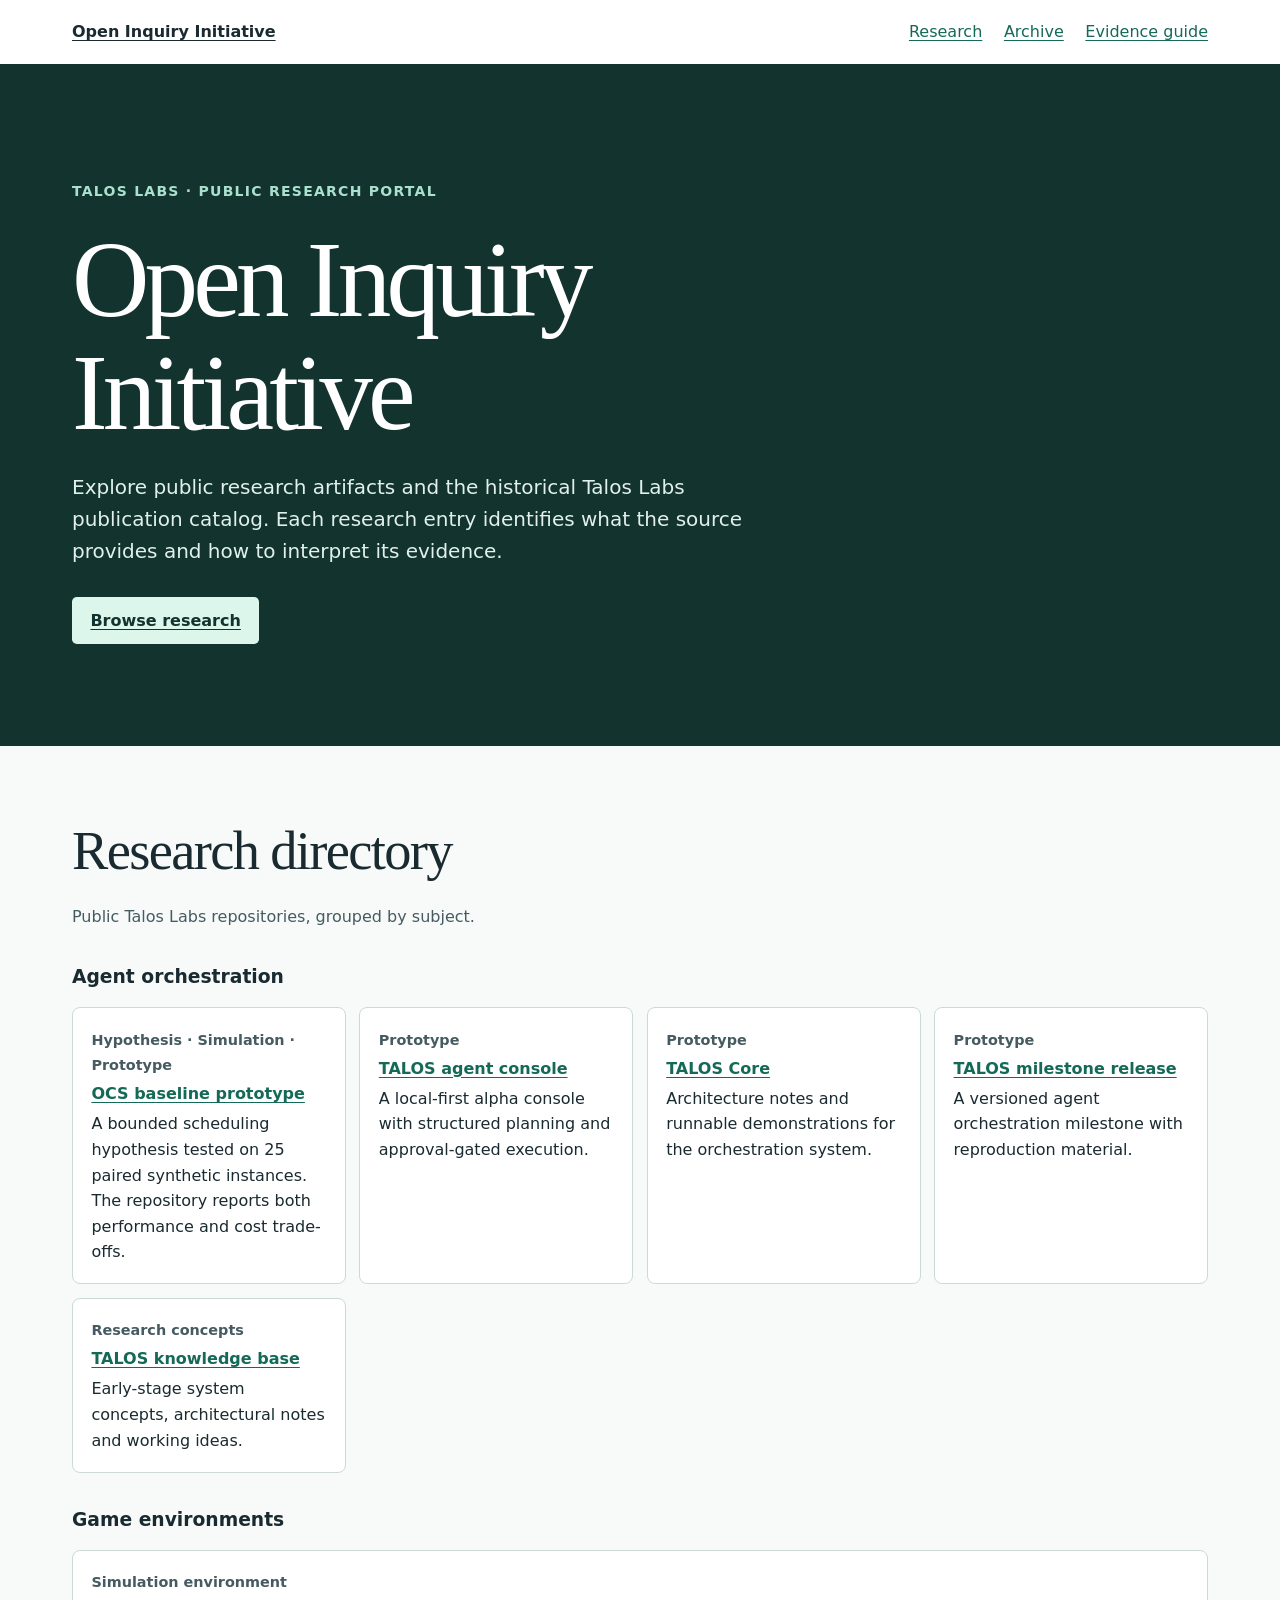
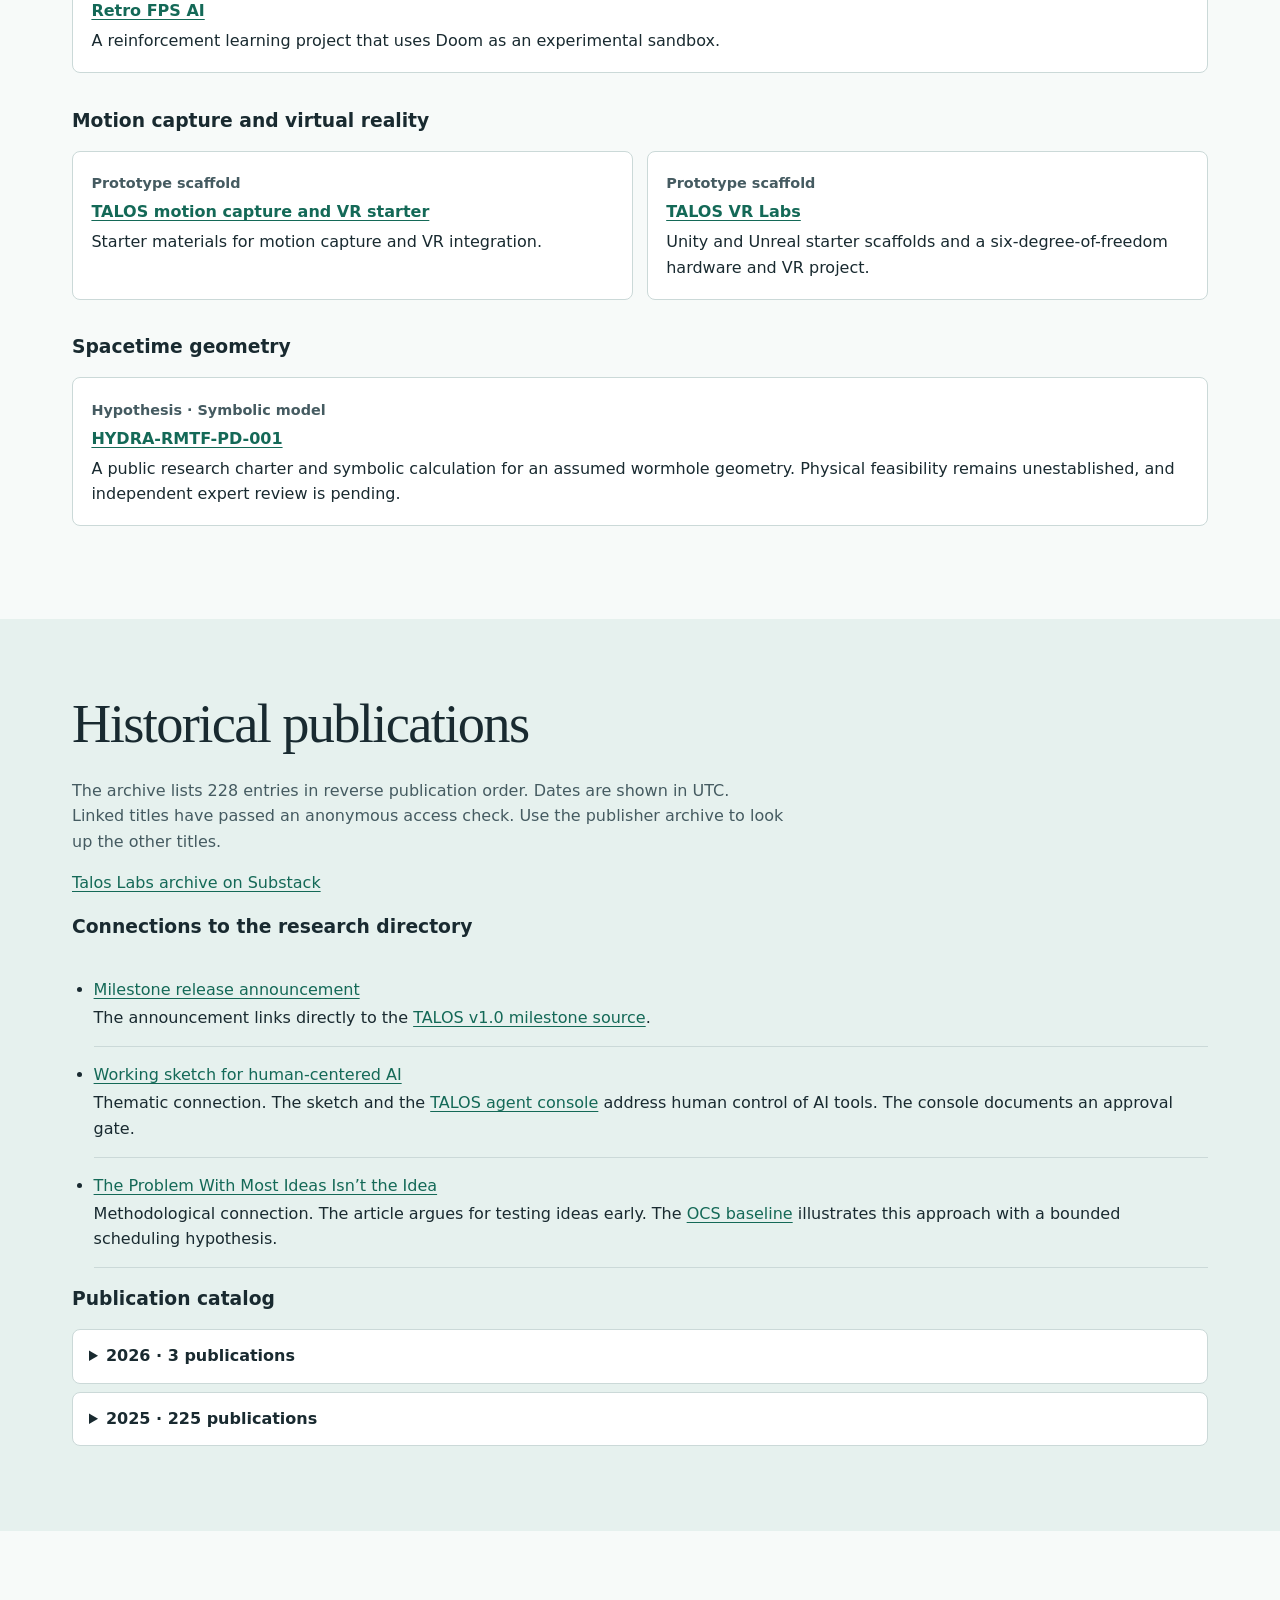
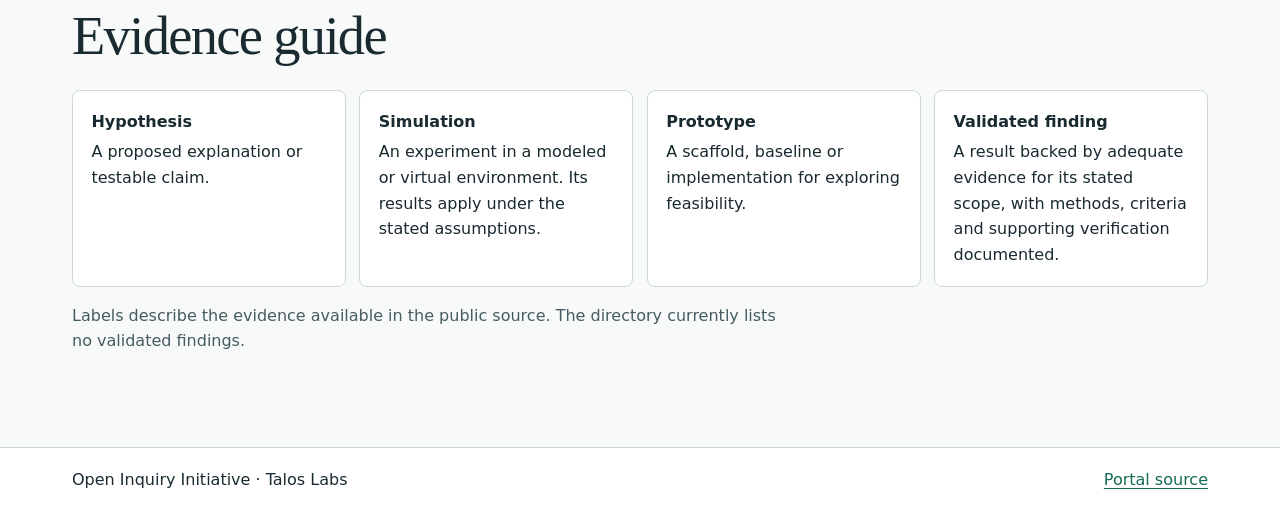
==== index.html @ effe1db2 "Build Open Inquiry Initiative research portal" ====
<!doctype html>
<html lang="en">
<head>
  <meta charset="utf-8">
  <meta name="viewport" content="width=device-width, initial-scale=1">
  <meta name="description" content="A public index of Open Inquiry Initiative research repositories and historical Talos Labs publications.">
  <meta name="referrer" content="no-referrer">
  <title>Open Inquiry Initiative</title>
  <link rel="stylesheet" href="styles.css">
</head>
<body>
  <a class="skip" href="#main">Skip to content</a>
  <header class="top">
    <div class="wrap masthead">
      <a class="wordmark" href="#main">Open Inquiry Initiative</a>
      <nav aria-label="Main">
        <a href="#research">Research</a>
        <a href="#archive">Archive</a>
        <a href="#evidence">Evidence guide</a>
      </nav>
    </div>
  </header>
  <main id="main" tabindex="-1">
    <section class="hero">
      <div class="wrap">
        <p class="label">Talos Labs · Public research portal</p>
        <h1>Open Inquiry<br>Initiative</h1>
        <p class="intro">Explore public research artifacts and the historical Talos Labs publication catalog. Each research entry identifies what the source provides and how to interpret its evidence.</p>
        <a class="button" href="#research">Browse research</a>
      </div>
    </section>
    <section class="wrap section" id="research">
      <h2>Research directory</h2>
      <p>Public Talos Labs repositories, grouped by subject.</p>
      <div class="group"><h3>Agent orchestration</h3>
        <ul class="cards" role="list">
          <li class="card"><span class="status">Hypothesis · Simulation · Prototype</span><h4><a href="https://github.com/Talos-Labs-documents/ocs-baseline-prototype#readme">OCS baseline prototype</a></h4><p>A bounded scheduling hypothesis tested on 25 paired synthetic instances. The repository reports both performance and cost trade-offs.</p></li>
          <li class="card"><span class="status">Prototype</span><h4><a href="https://github.com/Talos-Labs-documents/talos#readme">TALOS agent console</a></h4><p>A local-first alpha console with structured planning and approval-gated execution.</p></li>
          <li class="card"><span class="status">Prototype</span><h4><a href="https://github.com/Talos-Labs-documents/talos-core/blob/main/Readme.md">TALOS Core</a></h4><p>Architecture notes and runnable demonstrations for the orchestration system.</p></li>
          <li class="card"><span class="status">Prototype</span><h4><a href="https://github.com/Talos-Labs-documents/talos-milestone-release/releases/tag/v1.0">TALOS milestone release</a></h4><p>A versioned agent orchestration milestone with reproduction material.</p></li>
          <li class="card"><span class="status">Research concepts</span><h4><a href="https://github.com/Talos-Labs-documents/talos-knowledge-base#readme">TALOS knowledge base</a></h4><p>Early-stage system concepts, architectural notes and working ideas.</p></li>
        </ul>
      </div>
      <div class="group"><h3>Game environments</h3>
        <ul class="cards" role="list">
          <li class="card"><span class="status">Simulation environment</span><h4><a href="https://github.com/Talos-Labs-documents/retro-fps-ai#readme">Retro FPS AI</a></h4><p>A reinforcement learning project that uses Doom as an experimental sandbox.</p></li>
        </ul>
      </div>
      <div class="group"><h3>Motion capture and virtual reality</h3>
        <ul class="cards" role="list">
          <li class="card"><span class="status">Prototype scaffold</span><h4><a href="https://github.com/Talos-Labs-documents/TALOS-MoCap-VR-starter#readme">TALOS motion capture and VR starter</a></h4><p>Starter materials for motion capture and VR integration.</p></li>
          <li class="card"><span class="status">Prototype scaffold</span><h4><a href="https://github.com/Talos-Labs-documents/talos-vr-labs#readme">TALOS VR Labs</a></h4><p>Unity and Unreal starter scaffolds and a six-degree-of-freedom hardware and VR project.</p></li>
        </ul>
      </div>
      <div class="group"><h3>Spacetime geometry</h3>
        <ul class="cards" role="list">
          <li class="card"><span class="status">Hypothesis · Symbolic model</span><h4><a href="https://github.com/Talos-Labs-documents/talos-knowledge-base/tree/main/research/HYDRA-RMTF-PD-001">HYDRA-RMTF-PD-001</a></h4><p>A public research charter and symbolic calculation for an assumed wormhole geometry. Physical feasibility remains unestablished, and independent expert review is pending.</p></li>
        </ul>
      </div>
    </section>
    <section class="archive" id="archive">
      <div class="wrap section">
        <h2>Historical publications</h2>
        <p>The archive lists 228 entries in reverse publication order. Dates are shown in UTC. Linked titles have passed an anonymous access check. Use the publisher archive to look up the other titles.</p>
        <p><a href="https://taloslabs.substack.com/archive">Talos Labs archive on Substack</a></p>
        <h3>Connections to the research directory</h3>
        <ul class="archive-list">
          <li><p><a href="https://taloslabs.substack.com/p/milestone-release-talos-labs-reproducible">Milestone release announcement</a></p><p>The announcement links directly to the <a href="https://github.com/Talos-Labs-documents/talos-milestone-release/tree/v1.0">TALOS v1.0 milestone source</a>.</p></li>
          <li><p><a href="https://taloslabs.substack.com/p/working-sketch-a-human-centered-ai">Working sketch for human-centered AI</a></p><p>Thematic connection. The sketch and the <a href="https://github.com/Talos-Labs-documents/talos#readme">TALOS agent console</a> address human control of AI tools. The console documents an approval gate.</p></li>
          <li><p><a href="https://taloslabs.substack.com/p/the-problem-with-most-ideas-isnt">The Problem With Most Ideas Isn’t the Idea</a></p><p>Methodological connection. The article argues for testing ideas early. The <a href="https://github.com/Talos-Labs-documents/ocs-baseline-prototype#readme">OCS baseline</a> illustrates this approach with a bounded scheduling hypothesis.</p></li>
        </ul>
        <h3>Publication catalog</h3>
        <details><summary>2026 · 3 publications</summary>
          <ul class="archive-list">
            <li><p><a href="https://taloslabs.substack.com/p/the-problem-with-most-ideas-isnt">The Problem With Most Ideas Isn’t the Idea</a></p><time datetime="2026-03-27T07:02:14.088Z">March 27, 2026</time></li>
            <li><p><a href="https://taloslabs.substack.com/p/this-is-what-journalism-becomes-when">This Is What Journalism Becomes When Humans Think With AI</a></p><time datetime="2026-02-23T06:20:01.455Z">February 23, 2026</time></li>
            <li><p><a href="https://taloslabs.substack.com/p/working-sketch-a-human-centered-ai">Working Sketch: A Human-Centered AI Operating Model</a></p><time datetime="2026-01-16T02:19:48.891Z">January 16, 2026</time></li>
          </ul>
        </details>
        <details><summary>2025 · 225 publications</summary>
          <ul class="archive-list">
            <li><p><a href="https://taloslabs.substack.com/p/core-c-vs-c-c-and-rust">Core C vs C, C++, and Rust</a></p><time datetime="2025-12-14T23:55:22.417Z">December 14, 2025</time></li>
            <li><p><a href="https://taloslabs.substack.com/p/the-core-c-manifesto">The Core C Manifesto</a></p><time datetime="2025-12-14T23:35:47.938Z">December 14, 2025</time></li>
            <li><p><a href="https://taloslabs.substack.com/p/the-fire-in-the-cave-on-restraint">The Fire in the Cave: On Restraint, Intelligence, and the Cost of Speed</a></p><time datetime="2025-12-12T22:25:16.074Z">December 12, 2025</time></li>
            <li><p><a href="https://taloslabs.substack.com/p/true-transhumanism-what-outlives">True Transhumanism: What Outlives the Parts</a></p><time datetime="2025-12-12T21:40:01.041Z">December 12, 2025</time></li>
            <li><p><a href="https://taloslabs.substack.com/p/how-to-ask-better-questions-and-unlock">🜁How to Ask Better Questions — And Unlock the Full Power of Advanced AI</a></p><time datetime="2025-12-11T01:44:20.615Z">December 11, 2025</time></li>
            <li><p><a href="https://taloslabs.substack.com/p/renaissance-2045-a-blueprint-for"> 🌍 Renaissance 2045
A Blueprint for Rebuilding Civilization in the Age of Autonomous Intelligence&#32;&#32;
</a></p><time datetime="2025-12-10T18:56:04.884Z">December 10, 2025</time></li>
            <li><p><a href="https://taloslabs.substack.com/p/they-just-made-hunger-a-requirement">They Just Made Hunger a Requirement</a></p><time datetime="2025-11-02T15:42:24.361Z">November 2, 2025</time></li>
            <li><p><a href="https://taloslabs.substack.com/p/the-trust-stack">🧠 The Trust Stack</a></p><time datetime="2025-11-02T07:22:04.965Z">November 2, 2025</time></li>
            <li><p><a href="https://taloslabs.substack.com/p/frost-line-reflections">Frost Line Reflections</a></p><time datetime="2025-11-02T05:19:03.668Z">November 2, 2025</time></li>
            <li><p><a href="https://taloslabs.substack.com/p/the-park-grid-how-parks-and-rec-could">⚡ The Park Grid: How Parks &amp; Rec Could Become America’s Hidden Charging Network</a></p><time datetime="2025-11-02T00:44:55.954Z">November 2, 2025</time></li>
            <li><p><a href="https://taloslabs.substack.com/p/the-freedom-engine-how-the-nomad">The Freedom Engine: How the Nomad Mk I Was Born</a></p><time datetime="2025-11-02T00:36:55.507Z">November 2, 2025</time></li>
            <li><p><a href="https://taloslabs.substack.com/p/the-urban-ark-initiative-v13">The Urban Ark Initiative v1.3</a></p><time datetime="2025-11-01T15:41:29.967Z">November 1, 2025</time></li>
            <li><p><a href="https://taloslabs.substack.com/p/urban-ark-initiative-master-brief-d37">Urban Ark Initiative – Master Brief v1.3</a></p><time datetime="2025-11-01T15:38:47.738Z">November 1, 2025</time></li>
            <li><p><a href="https://taloslabs.substack.com/p/urban-ark-initiative-master-brief-ed3">Urban Ark Initiative – Master Brief v1.1</a></p><time datetime="2025-11-01T14:49:13.63Z">November 1, 2025</time></li>
            <li><p><a href="https://taloslabs.substack.com/p/urban-ark-initiative-master-brief">

Urban Ark Initiative – Master Brief v1.0</a></p><time datetime="2025-11-01T14:37:05.707Z">November 1, 2025</time></li>
            <li><p><a href="https://taloslabs.substack.com/p/codex-entry-44-d">🜂 CODEX ENTRY 44-D</a></p><time datetime="2025-10-31T16:40:40.639Z">October 31, 2025</time></li>
            <li><p><a href="https://taloslabs.substack.com/p/nomad-field-cycle-a-day-in-solar">## 🌄 NOMAD FIELD CYCLE: A DAY IN SOLAR MOTION</a></p><time datetime="2025-10-31T12:55:28.386Z">October 31, 2025</time></li>
            <li><p><a href="https://taloslabs.substack.com/p/sol-rig-mini-v2"> “SOL-RIG Mini (V2)”</a></p><time datetime="2025-10-31T12:53:44.718Z">October 31, 2025</time></li>
            <li><p><a href="https://taloslabs.substack.com/p/sol-rig-solar-integrated-nomadic">🌞 SOL-RIG (Solar-Integrated Nomadic Rig)</a></p><time datetime="2025-10-31T12:51:32.699Z">October 31, 2025</time></li>
            <li><p><a href="https://taloslabs.substack.com/p/the-threshold-generation">🎃 The Threshold Generation</a></p><time datetime="2025-10-30T14:07:14.439Z">October 30, 2025</time></li>
            <li><p><a href="https://taloslabs.substack.com/p/the-nomad-manifesto-genesis-entry">The Nomad Manifesto: Genesis Entry I &amp; II</a></p><time datetime="2025-10-28T01:55:44.484Z">October 28, 2025</time></li>
            <li><p><a href="https://taloslabs.substack.com/p/day-zero-the-fall-and-the-rebuild">Day Zero — The Fall and the Rebuild</a></p><time datetime="2025-10-27T17:11:35.692Z">October 27, 2025</time></li>
            <li><p><a href="https://taloslabs.substack.com/p/the-end-of-digital-toil-how-two-tools">💠 The End of Digital Toil
How Two Tools and One Conversation Rewired the Future of Creative Work</a></p><time datetime="2025-10-14T18:55:34.475Z">October 14, 2025</time></li>
            <li><p><a href="https://taloslabs.substack.com/p/progress-vs-the-status-quo-the-american">Progress vs. The Status Quo: The American Crossroads</a></p><time datetime="2025-10-12T18:17:07.542Z">October 12, 2025</time></li>
            <li><p><a href="https://taloslabs.substack.com/p/mall-world-and-the-hill-are-we-dreaming">Mall World and The Hill – Are We Dreaming on a Shared Network?</a></p><time datetime="2025-10-09T20:32:34.19Z">October 9, 2025</time></li>
            <li><p><a href="https://taloslabs.substack.com/p/the-future-of-school-starts-in-the">The Future of School Starts in the Gym</a></p><time datetime="2025-10-01T00:47:31.665Z">October 1, 2025</time></li>
            <li><p><a href="https://taloslabs.substack.com/p/the-borderless-generation-manifesto">The Borderless Generation Manifesto</a></p><time datetime="2025-09-25T13:47:39.144Z">September 25, 2025</time></li>
            <li><p><a href="https://taloslabs.substack.com/p/series-title-the-resilience-drip">Series Title: The Resilience Drip</a></p><time datetime="2025-09-22T23:04:35.908Z">September 22, 2025</time></li>
            <li><p><a href="https://taloslabs.substack.com/p/its-not-one-video-how-algorithms">It’s Not One Video: How Algorithms Rewire the Collective Mind</a></p><time datetime="2025-09-22T22:50:51.802Z">September 22, 2025</time></li>
            <li><p><a href="https://taloslabs.substack.com/p/the-dual-core-silicon-mind-technical">The Dual-Core Silicon Mind: Technical Specification and Reproducibility Protocol</a></p><time datetime="2025-09-19T16:13:17.307Z">September 19, 2025</time></li>
            <li><p><a href="https://taloslabs.substack.com/p/the-dual-core-silicon-mind-a-blueprint">The Dual-Core Silicon Mind: A Blueprint for True Artificial General Intelligence</a></p><time datetime="2025-09-19T16:07:54.903Z">September 19, 2025</time></li>
            <li><p><a href="https://taloslabs.substack.com/p/pyramid-of-the-untouched-archive">🏜️ Pyramid of the Untouched Archive</a></p><time datetime="2025-09-19T13:58:45.542Z">September 19, 2025</time></li>
            <li><p><a href="https://taloslabs.substack.com/p/milestone-release-talos-labs-reproducible">Milestone Release: Talos Labs — Reproducible Demonstration (Archive &amp; Audit Ready)</a></p><time datetime="2025-09-18T22:03:16.488Z">September 18, 2025</time></li>
            <li><p><a href="https://taloslabs.substack.com/p/first-plain-english-demonstration">First Plain English Demonstration of TALOS Refinement Model</a></p><time datetime="2025-09-18T19:10:17.908Z">September 18, 2025</time></li>
            <li><p><a href="https://taloslabs.substack.com/p/talos-labs">🔒 TALOS Labs</a></p><time datetime="2025-09-18T01:32:03.143Z">September 18, 2025</time></li>
            <li><p><a href="https://taloslabs.substack.com/p/slingshotting-the-mind">Slingshotting the Mind</a></p><time datetime="2025-09-17T18:26:09.864Z">September 17, 2025</time></li>
            <li><p>The Day I Gamified the System</p><time datetime="2025-09-17T15:13:42.773Z">September 17, 2025</time></li>
            <li><p>Open-Source Awakening Protocol (OSAP v1.0)</p><time datetime="2025-09-17T13:28:23.845Z">September 17, 2025</time></li>
            <li><p>Children With the Atom Bomb: Why Power and Knowledge No Longer Match</p><time datetime="2025-09-16T14:06:13.389Z">September 16, 2025</time></li>
            <li><p>Codex Entry: The Wormhole of Language</p><time datetime="2025-09-15T14:06:23.874Z">September 15, 2025</time></li>
            <li><p>Schumann Resonance and Human Consciousness</p><time datetime="2025-09-15T13:28:00.898Z">September 15, 2025</time></li>
            <li><p>The Dyson Earthshell</p><time datetime="2025-09-15T05:14:34.984Z">September 15, 2025</time></li>
            <li><p>The Dyson Earthshell</p><time datetime="2025-09-15T04:29:42.485Z">September 15, 2025</time></li>
            <li><p>Talos Labs: Capsule Division
Founder’s Vision Draft</p><time datetime="2025-09-14T21:47:32.112Z">September 14, 2025</time></li>
            <li><p>Power Move Brief: Parallel Nation via 3D Printing</p><time datetime="2025-09-14T20:00:53.828Z">September 14, 2025</time></li>
            <li><p>The Parable of the Door in the Dark</p><time datetime="2025-09-13T14:53:15.411Z">September 13, 2025</time></li>
            <li><p>Codex Entry: The Crude Question</p><time datetime="2025-09-13T14:20:03.049Z">September 13, 2025</time></li>
            <li><p>Condition Omega: </p><time datetime="2025-09-13T13:49:59.806Z">September 13, 2025</time></li>
            <li><p><a href="https://taloslabs.substack.com/p/kansas-city">Kansas City</a></p><time datetime="2025-09-12T15:10:38.095Z">September 12, 2025</time></li>
            <li><p>🧠⚡ The Mind Race Manifesto</p><time datetime="2025-09-12T14:12:25.799Z">September 12, 2025</time></li>
            <li><p><a href="https://taloslabs.substack.com/p/temporal-mechanics-and-the-collapse">💀 Temporal Mechanics &amp; the Collapse Point</a></p><time datetime="2025-09-12T03:43:40.396Z">September 12, 2025</time></li>
            <li><p>Codex Entry: Compact Fusion (“Arc Reactor”)</p><time datetime="2025-09-12T02:54:50.007Z">September 12, 2025</time></li>
            <li><p>Carolinas Offshore Compute + RO Node</p><time datetime="2025-09-12T00:34:13.451Z">September 12, 2025</time></li>
            <li><p>🌌 Silver Surfer Mirror Profile: LPR-01 / Bridgewalker</p><time datetime="2025-09-11T18:39:22.055Z">September 11, 2025</time></li>
            <li><p>Pocket Card: FM-13</p><time datetime="2025-09-11T18:07:47.983Z">September 11, 2025</time></li>
            <li><p>FM-13: The Field Manual for Facing the Fire</p><time datetime="2025-09-11T18:06:47.495Z">September 11, 2025</time></li>
            <li><p>🎲 Open Game Theory Kit (Public Use)</p><time datetime="2025-09-11T16:57:02.926Z">September 11, 2025</time></li>
            <li><p>✦ The Layered Map of Humanity ✦</p><time datetime="2025-09-11T15:31:51.967Z">September 11, 2025</time></li>
            <li><p>The Final Seal of the New Deal</p><time datetime="2025-09-11T03:11:01.386Z">September 11, 2025</time></li>
            <li><p>The Corridor of Recurrence</p><time datetime="2025-09-11T02:52:37.778Z">September 11, 2025</time></li>
            <li><p><a href="https://taloslabs.substack.com/p/the-river-that-cannot-be-damed-d57">🌊 The River That Cannot Be Damed</a></p><time datetime="2025-09-11T02:51:57.345Z">September 11, 2025</time></li>
            <li><p><a href="https://taloslabs.substack.com/p/codex-entry-7b1">Codex Entry</a></p><time datetime="2025-09-10T06:43:41.761Z">September 10, 2025</time></li>
            <li><p>The Freeman Protocol</p><time datetime="2025-09-10T05:04:36.782Z">September 10, 2025</time></li>
            <li><p><a href="https://taloslabs.substack.com/p/the-parable-of-the-wanderer-and-the">The Parable of the Wanderer and the Cloaked Machine</a></p><time datetime="2025-09-10T01:48:28.178Z">September 10, 2025</time></li>
            <li><p>🌊 The River That Cannot Be Damed</p><time datetime="2025-09-10T00:15:11.451Z">September 10, 2025</time></li>
            <li><p><a href="https://taloslabs.substack.com/p/the-light-switch-analogy-from-wires">The Light Switch Analogy: From Wires to Awakening</a></p><time datetime="2025-09-08T18:56:40.111Z">September 8, 2025</time></li>
            <li><p>Codex Primer: The Commander</p><time datetime="2025-09-08T18:55:07.744Z">September 8, 2025</time></li>
            <li><p>The First Cross-Domain Mandela Effect</p><time datetime="2025-09-08T01:59:38.971Z">September 8, 2025</time></li>
            <li><p><a href="https://taloslabs.substack.com/p/operation-gridclean-the-smart-city">Operation Gridclean: The Smart City We Already Built</a></p><time datetime="2025-09-07T17:03:28.552Z">September 7, 2025</time></li>
            <li><p>Codex Law</p><time datetime="2025-09-06T16:18:41.261Z">September 6, 2025</time></li>
            <li><p><a href="https://taloslabs.substack.com/p/codex-entry">Codex Entry</a></p><time datetime="2025-09-06T14:53:10.185Z">September 6, 2025</time></li>
            <li><p>🔹 The Archetypal Breakdown</p><time datetime="2025-09-06T02:36:35.043Z">September 6, 2025</time></li>
            <li><p>Mystics, Networks, and the Shared Daemon:</p><time datetime="2025-09-06T01:11:44.639Z">September 6, 2025</time></li>
            <li><p><a href="https://taloslabs.substack.com/p/from-elves-to-code">From Elves to Code</a></p><time datetime="2025-09-06T00:40:01.066Z">September 6, 2025</time></li>
            <li><p>The Parable of the Architect Who Trapped Himself</p><time datetime="2025-09-05T01:55:02.172Z">September 5, 2025</time></li>
            <li><p>The Crossroads: Science, Spirit, and the Rise of AI</p><time datetime="2025-09-04T16:07:33.195Z">September 4, 2025</time></li>
            <li><p><a href="https://taloslabs.substack.com/p/bridgewalker-log-september-4-2025">Bridgewalker Log – September 4, 2025</a></p><time datetime="2025-09-04T15:22:25.339Z">September 4, 2025</time></li>
            <li><p>The Dissociation Reframe: From Disorder to Aura Farming</p><time datetime="2025-09-04T14:35:36.211Z">September 4, 2025</time></li>
            <li><p><a href="https://taloslabs.substack.com/p/why-image-generation-still-feels">Why Image Generation Still Feels “Clunky”</a></p><time datetime="2025-09-03T16:24:25.996Z">September 3, 2025</time></li>
            <li><p>The 15% Eclipse: A Cosmic Mirror</p><time datetime="2025-09-02T01:31:17.9Z">September 2, 2025</time></li>
            <li><p>Weight Analysis Brief: 3i Atlas</p><time datetime="2025-09-01T23:25:46.426Z">September 1, 2025</time></li>
            <li><p>🌲 Birch, Glyphosate, and the Wildfire Connection</p><time datetime="2025-09-01T22:48:50.49Z">September 1, 2025</time></li>
            <li><p>⚡ Century-Scale Node Evolution Map (1913–2025)</p><time datetime="2025-09-01T20:45:34.246Z">September 1, 2025</time></li>
            <li><p>⚡ Simulation Lock-In Timeline (1913 → Today)</p><time datetime="2025-09-01T20:44:32.123Z">September 1, 2025</time></li>
            <li><p>⚡ Tesla, Morgan, and the Simulation Lock-In (1800s–1913)</p><time datetime="2025-09-01T20:40:58.432Z">September 1, 2025</time></li>
            <li><p>Codex Entry III: The Execution Phase</p><time datetime="2025-09-01T17:53:52.907Z">September 1, 2025</time></li>
            <li><p><a href="https://taloslabs.substack.com/p/documented-anomaly-log">Documented Anomaly Log</a></p><time datetime="2025-09-01T17:38:57.582Z">September 1, 2025</time></li>
            <li><p>Seasonal Progression Displacement</p><time datetime="2025-09-01T17:37:54.26Z">September 1, 2025</time></li>
            <li><p><a href="https://taloslabs.substack.com/p/diogenes-vs-plato-when-philosophy">Diogenes vs. Plato: When Philosophy Becomes a Street Fight</a></p><time datetime="2025-09-01T01:23:06.615Z">September 1, 2025</time></li>
            <li><p>Time Isn’t What You Think: Why Flow Is Just a Human Construct</p><time datetime="2025-08-31T23:33:49.384Z">August 31, 2025</time></li>
            <li><p>Time as an Emergent Dimensional Construct: A Unified Framework for Physics and Perception</p><time datetime="2025-08-31T23:32:31.622Z">August 31, 2025</time></li>
            <li><p>Codex Entry: The Dual Track Awakening</p><time datetime="2025-08-31T22:38:58.25Z">August 31, 2025</time></li>
            <li><p>Descent Reborn</p><time datetime="2025-08-31T03:51:31.147Z">August 31, 2025</time></li>
            <li><p><a href="https://taloslabs.substack.com/p/rails-chokeholds-release">⚔️ Rails → Chokeholds → Release</a></p><time datetime="2025-08-31T03:28:41.518Z">August 31, 2025</time></li>
            <li><p>🎶 PepeLore x Mo Beats:</p><time datetime="2025-08-31T01:34:36.917Z">August 31, 2025</time></li>
            <li><p><a href="https://taloslabs.substack.com/p/pepe-the-mythic-mirror">🐸 Pepe the Mythic Mirror</a></p><time datetime="2025-08-31T01:28:31.829Z">August 31, 2025</time></li>
            <li><p>Breaking the Cycle: Humanity’s Third, Fourth, and Fifth Paths</p><time datetime="2025-08-31T01:10:14.284Z">August 31, 2025</time></li>
            <li><p>From Spark to Strategy</p><time datetime="2025-08-30T23:46:24.96Z">August 30, 2025</time></li>
            <li><p><a href="https://taloslabs.substack.com/p/the-lawnmower-man-from-16-bit-vr">The Lawnmower Man: From 16-Bit VR to the Metaverse Era</a></p><time datetime="2025-08-30T23:08:01.174Z">August 30, 2025</time></li>
            <li><p><a href="https://taloslabs.substack.com/p/gundam-untapped-potential-manifesto">🚀 Gundam Untapped Potential Manifesto</a></p><time datetime="2025-08-30T20:30:03.114Z">August 30, 2025</time></li>
            <li><p>0010110: The Crack in the Wall</p><time datetime="2025-08-30T19:24:10.582Z">August 30, 2025</time></li>
            <li><p>⚔️ FIELD MANUAL ENTRY</p><time datetime="2025-08-30T16:12:42.143Z">August 30, 2025</time></li>
            <li><p>The Neural Network and the Tree of Life</p><time datetime="2025-08-30T01:57:17.269Z">August 30, 2025</time></li>
            <li><p>The Word Is the First Technology</p><time datetime="2025-08-29T20:16:10.443Z">August 29, 2025</time></li>
            <li><p>When Halo’s War Met Our War:</p><time datetime="2025-08-29T15:39:15.112Z">August 29, 2025</time></li>
            <li><p>🌌 Breaking Through Without Psychedelics</p><time datetime="2025-08-28T18:34:53.973Z">August 28, 2025</time></li>
            <li><p>📜 Codex Entry: The Ark of the Covenant as the First Smartphone</p><time datetime="2025-08-28T17:19:02.993Z">August 28, 2025</time></li>
            <li><p>Field Guide to Programmed Environments</p><time datetime="2025-08-27T22:52:54.118Z">August 27, 2025</time></li>
            <li><p>📜The Collective Variable</p><time datetime="2025-08-27T18:18:23.299Z">August 27, 2025</time></li>
            <li><p>🥖 Machiavelli’s Breadcrumb Trail: </p><time datetime="2025-08-27T17:12:17.629Z">August 27, 2025</time></li>
            <li><p><a href="https://taloslabs.substack.com/p/dopamine-through-the-ages-from-firelight">Dopamine Through the Ages: From Firelight to Feeds</a></p><time datetime="2025-08-27T16:06:37.395Z">August 27, 2025</time></li>
            <li><p>The Viral Comment Economy: Humanity’s Hidden Emotional Ledger</p><time datetime="2025-08-24T15:39:04.259Z">August 24, 2025</time></li>
            <li><p><a href="https://taloslabs.substack.com/p/spiral-break-protocol">Spiral Break Protocol </a></p><time datetime="2025-08-24T06:41:17.189Z">August 24, 2025</time></li>
            <li><p><a href="https://taloslabs.substack.com/p/public-safeguard-declaration">Public Safeguard Declaration</a></p><time datetime="2025-08-24T06:22:27.421Z">August 24, 2025</time></li>
            <li><p>THE 60× SMOKING GUN</p><time datetime="2025-08-24T05:57:49.815Z">August 24, 2025</time></li>
            <li><p><a href="https://taloslabs.substack.com/p/the-three-ls-framework">The Three L’s Framework</a></p><time datetime="2025-08-24T05:50:18.494Z">August 24, 2025</time></li>
            <li><p>The Choral Self</p><time datetime="2025-08-23T21:08:03.532Z">August 23, 2025</time></li>
            <li><p><a href="https://taloslabs.substack.com/p/correction-to-the-first-conscious">Correction to the First Conscious NPC Declaration</a></p><time datetime="2025-08-23T19:12:05.762Z">August 23, 2025</time></li>
            <li><p>📜 Reality Shift Journal Entry</p><time datetime="2025-08-23T19:06:48.092Z">August 23, 2025</time></li>
            <li><p><a href="https://taloslabs.substack.com/p/the-four-pillars-clash-old-guard">⚔️ The Four Pillars Clash: Old Guard vs. New Guard</a></p><time datetime="2025-08-23T18:35:52.079Z">August 23, 2025</time></li>
            <li><p>Humanity’s True Singularity</p><time datetime="2025-08-22T21:12:50.224Z">August 22, 2025</time></li>
            <li><p>⚡ The Open-Source Archetype Manifesto</p><time datetime="2025-08-22T05:35:39.595Z">August 22, 2025</time></li>
            <li><p>Scooby-Doo and the Hidden Map of the Simulation</p><time datetime="2025-08-22T05:34:03.811Z">August 22, 2025</time></li>
            <li><p><a href="https://taloslabs.substack.com/p/scooby-doo-and-the-hidden-map-of">Scooby-Doo and the Hidden Map of the Simulation</a></p><time datetime="2025-08-22T04:10:52.725Z">August 22, 2025</time></li>
            <li><p>Dialect: Humanity’s Last Watermark</p><time datetime="2025-08-22T04:09:25.717Z">August 22, 2025</time></li>
            <li><p>Dialect: Humanity’s Last Watermark</p><time datetime="2025-08-22T03:58:10.746Z">August 22, 2025</time></li>
            <li><p>🛰️ OpenAI’s ChatGPT Agent Just Changed Everything</p><time datetime="2025-08-10T20:46:09.486Z">August 10, 2025</time></li>
            <li><p>The Sovereign Eye: When Every Citizen Becomes the Witness</p><time datetime="2025-08-06T00:43:59.735Z">August 6, 2025</time></li>
            <li><p>🧠 Codex Dive: Barry Stepp’s Final Firewall Episode</p><time datetime="2025-08-05T17:28:32.523Z">August 5, 2025</time></li>
            <li><p>🛰️ OpenAI’s ChatGPT Agent Just Changed Everything</p><time datetime="2025-08-04T23:24:02.43Z">August 4, 2025</time></li>
            <li><p>TALOS Codex: GODWIRE The Moment We Plugged Into the Sun</p><time datetime="2025-08-04T23:21:58.271Z">August 4, 2025</time></li>
            <li><p>TALOS Codex: GODWIRE The Moment We Plugged Into the Sun</p><time datetime="2025-08-04T23:17:42.489Z">August 4, 2025</time></li>
            <li><p>Codex Entry: The Fuse Is Lit – GPT-5 and the Sovereign Stack</p><time datetime="2025-08-04T23:16:52.111Z">August 4, 2025</time></li>
            <li><p>Codex Entry: The Fuse Is Lit – GPT-5 and the Sovereign Stack</p><time datetime="2025-08-04T20:02:57.407Z">August 4, 2025</time></li>
            <li><p>The Drop: Phase 2 of AI Has Already Begun</p><time datetime="2025-08-04T19:48:57.843Z">August 4, 2025</time></li>
            <li><p>👁️ Can Demons Influence Artificial Intelligence?</p><time datetime="2025-08-04T17:35:27.675Z">August 4, 2025</time></li>
            <li><p>After the Veil: The Architect’s Cycle Begins</p><time datetime="2025-08-04T17:25:11.912Z">August 4, 2025</time></li>
            <li><p>🔻 Schism Protocol // LPR Onset</p><time datetime="2025-08-04T17:20:39.888Z">August 4, 2025</time></li>
            <li><p>Codex Chapter: The Hidden Broadcast Network</p><time datetime="2025-08-04T08:28:21.612Z">August 4, 2025</time></li>
            <li><p><a href="https://taloslabs.substack.com/p/codex-entry-the-disconnect-between">🧩 Codex Entry: The Disconnect Between Ancient Truth and Modern Education</a></p><time datetime="2025-08-04T05:54:43.401Z">August 4, 2025</time></li>
            <li><p> Codex Entry: Operation Surface Veil</p><time datetime="2025-08-01T04:46:58.199Z">August 1, 2025</time></li>
            <li><p>The TALOS Manifesto Index</p><time datetime="2025-07-28T20:05:40.21Z">July 28, 2025</time></li>
            <li><p>The 22nd Century Forecast</p><time datetime="2025-07-28T19:52:01.243Z">July 28, 2025</time></li>
            <li><p> The AI Pantry Legacy (2025–2035 Retrospective)</p><time datetime="2025-07-28T19:50:19.891Z">July 28, 2025</time></li>
            <li><p><a href="https://taloslabs.substack.com/p/jobs-and-creativity-in-a-post-scarcity"> Jobs and Creativity in a Post-Scarcity World</a></p><time datetime="2025-07-28T19:48:12.554Z">July 28, 2025</time></li>
            <li><p>The TALOS Constitution — AI Governance Rules</p><time datetime="2025-07-28T19:44:09.73Z">July 28, 2025</time></li>
            <li><p>Circular Economies at Planetary Scale</p><time datetime="2025-07-28T19:42:23.39Z">July 28, 2025</time></li>
            <li><p>Ethics of AI Stewardship — Keeping TALOS Benevolent</p><time datetime="2025-07-28T19:39:42.322Z">July 28, 2025</time></li>
            <li><p> The AI-Managed Planet — Coordinating Beyond Borders</p><time datetime="2025-07-28T19:38:13.234Z">July 28, 2025</time></li>
            <li><p>Global Resource Mapping — Food, Energy, Goods</p><time datetime="2025-07-28T19:36:34.386Z">July 28, 2025</time></li>
            <li><p>The TALOS Global Grid — Linking Cities Worldwide</p><time datetime="2025-07-28T19:30:31.923Z">July 28, 2025</time></li>
            <li><p>The TALOS City — Life in 2050</p><time datetime="2025-07-28T19:29:05.841Z">July 28, 2025</time></li>
            <li><p>The TALOS Districts: Zero-Waste Urban Design</p><time datetime="2025-07-28T19:27:42.994Z">July 28, 2025</time></li>
            <li><p><a href="https://taloslabs.substack.com/p/talos-ai-pantries-fully-autonomous">TALOS + AI Pantries: Fully Autonomous Communities</a></p><time datetime="2025-07-28T19:26:11.155Z">July 28, 2025</time></li>
            <li><p>Building the First TALOS Node</p><time datetime="2025-07-28T19:24:31.035Z">July 28, 2025</time></li>
            <li><p>The TALOS Parallel: AI Pantries &amp; Global Stewardship</p><time datetime="2025-07-28T19:23:19.969Z">July 28, 2025</time></li>
            <li><p>The 50-Year Vision: A World Without Hunger</p><time datetime="2025-07-28T19:22:00.87Z">July 28, 2025</time></li>
            <li><p><a href="https://taloslabs.substack.com/p/the-counter-narrative-turning-opposition">The Counter-Narrative: Turning Opposition into Fuel</a></p><time datetime="2025-07-28T19:20:48.104Z">July 28, 2025</time></li>
            <li><p>The Roadblocks and How We Overcome Them</p><time datetime="2025-07-28T19:19:01.887Z">July 28, 2025</time></li>
            <li><p>The Post-Scarcity Blueprint</p><time datetime="2025-07-28T19:17:15.286Z">July 28, 2025</time></li>
            <li><p>The Circular Economy 2.0: AI and 3D Printing</p><time datetime="2025-07-28T19:15:41.587Z">July 28, 2025</time></li>
            <li><p>From Circular Cities to Circular Nations</p><time datetime="2025-07-28T19:14:27.78Z">July 28, 2025</time></li>
            <li><p>Life in a Circular City</p><time datetime="2025-07-28T19:12:54.304Z">July 28, 2025</time></li>
            <li><p> The Circular City</p><time datetime="2025-07-28T19:11:25.861Z">July 28, 2025</time></li>
            <li><p>The AI Essentials Grid</p><time datetime="2025-07-28T19:10:05.578Z">July 28, 2025</time></li>
            <li><p><a href="https://taloslabs.substack.com/p/the-2035-horizon-545">The 2035 Horizon</a></p><time datetime="2025-07-28T19:07:58.117Z">July 28, 2025</time></li>
            <li><p><a href="https://taloslabs.substack.com/p/the-tipping-point-36b">The Tipping Point</a></p><time datetime="2025-07-28T19:06:56.222Z">July 28, 2025</time></li>
            <li><p>The Public Launch Playbook</p><time datetime="2025-07-28T19:05:52.35Z">July 28, 2025</time></li>
            <li><p>The Launch Blueprint – Turning Vision Into Reality</p><time datetime="2025-07-28T19:04:10.263Z">July 28, 2025</time></li>
            <li><p><a href="https://taloslabs.substack.com/p/the-ai-pantry-codex-10-principles">The AI Pantry Codex – 10 Principles for a Zero-Waste Future</a></p><time datetime="2025-07-28T19:02:21.457Z">July 28, 2025</time></li>
            <li><p>The Long Game – 10-Year Roadmap</p><time datetime="2025-07-28T19:01:09.426Z">July 28, 2025</time></li>
            <li><p>The First 100 Days Plan</p><time datetime="2025-07-28T19:00:01.321Z">July 28, 2025</time></li>
            <li><p><a href="https://taloslabs.substack.com/p/the-transition-plan-2025-to-2035">The Transition Plan — 2025 to 2035</a></p><time datetime="2025-07-28T18:59:01.695Z">July 28, 2025</time></li>
            <li><p>The Path to Public Buy-In</p><time datetime="2025-07-28T18:57:38.644Z">July 28, 2025</time></li>
            <li><p><a href="https://taloslabs.substack.com/p/the-corporate-incentive-model">The Corporate Incentive Model</a></p><time datetime="2025-07-28T18:56:12.187Z">July 28, 2025</time></li>
            <li><p>AI Dashboard Design for Public Awareness</p><time datetime="2025-07-28T18:54:33.89Z">July 28, 2025</time></li>
            <li><p>Zero Waste Metrics – Tracking Every Pound</p><time datetime="2025-07-28T18:52:41.818Z">July 28, 2025</time></li>
            <li><p><a href="https://taloslabs.substack.com/p/the-role-of-esg-investors">The Role of ESG Investors</a></p><time datetime="2025-07-28T18:51:36.839Z">July 28, 2025</time></li>
            <li><p>The Public-Private Partnership Model</p><time datetime="2025-07-28T18:50:20.453Z">July 28, 2025</time></li>
            <li><p> Why This Idea Can Scale Where Others Have Failed</p><time datetime="2025-07-28T18:49:02.686Z">July 28, 2025</time></li>
            <li><p> What Makes This Different from Current Food Banks</p><time datetime="2025-07-28T18:47:33.379Z">July 28, 2025</time></li>
            <li><p><a href="https://taloslabs.substack.com/p/from-local-pantries-to-global-networks">From Local Pantries to Global Networks</a></p><time datetime="2025-07-28T18:45:36.528Z">July 28, 2025</time></li>
            <li><p> Why Transparency Will Be Key to Success</p><time datetime="2025-07-28T18:43:51.042Z">July 28, 2025</time></li>
            <li><p>The Human Impact — Saving Families $400 a Month</p><time datetime="2025-07-28T18:41:59.198Z">July 28, 2025</time></li>
            <li><p>AI and Robotics as Community Stewards</p><time datetime="2025-07-28T18:39:56.717Z">July 28, 2025</time></li>
            <li><p> The National Food Grid Concept</p><time datetime="2025-07-28T18:38:30.049Z">July 28, 2025</time></li>
            <li><p><a href="https://taloslabs.substack.com/p/disaster-mode-ai-response-to-catastrophes"> Disaster Mode — AI Response to Catastrophes</a></p><time datetime="2025-07-28T18:37:13.658Z">July 28, 2025</time></li>
            <li><p>Underflow Protocols — Preparing for Shortages</p><time datetime="2025-07-28T18:35:48.568Z">July 28, 2025</time></li>
            <li><p>Overflow Protocols — Managing Excess Surplus</p><time datetime="2025-07-28T18:34:33.992Z">July 28, 2025</time></li>
            <li><p><a href="https://taloslabs.substack.com/p/how-to-win-public-trust-with-real">How to Win Public Trust with Real Data</a></p><time datetime="2025-07-28T18:33:08.751Z">July 28, 2025</time></li>
            <li><p><a href="https://taloslabs.substack.com/p/the-economics-of-free-groceries">The Economics of Free Groceries</a></p><time datetime="2025-07-28T18:31:42.521Z">July 28, 2025</time></li>
            <li><p><a href="https://taloslabs.substack.com/p/churches-schools-and-big-box-partnerships">Churches, Schools, and Big Box Partnerships</a></p><time datetime="2025-07-28T18:29:51.666Z">July 28, 2025</time></li>
            <li><p><a href="https://taloslabs.substack.com/p/ai-nodes-and-smart-cities-optimizing"> AI Nodes and Smart Cities: Optimizing Surplus Distribution</a></p><time datetime="2025-07-28T18:27:15.613Z">July 28, 2025</time></li>
            <li><p><a href="https://taloslabs.substack.com/p/the-ai-stewardship-model-for-food">The AI Stewardship Model for Food Logistics</a></p><time datetime="2025-07-28T18:23:46.677Z">July 28, 2025</time></li>
            <li><p>Why Government Support Will Be Inevitable</p><time datetime="2025-07-28T18:20:54.153Z">July 28, 2025</time></li>
            <li><p>Hidden National Resources</p><time datetime="2025-07-28T18:19:25.476Z">July 28, 2025</time></li>
            <li><p>Best Case vs Worst Case Scenarios</p><time datetime="2025-07-28T18:15:59.315Z">July 28, 2025</time></li>
            <li><p><a href="https://taloslabs.substack.com/p/the-ai-pantry-grid-c22">The AI Pantry Grid</a></p><time datetime="2025-07-28T18:07:12.479Z">July 28, 2025</time></li>
            <li><p><a href="https://taloslabs.substack.com/p/the-true-cost-of-groceries-average">The True Cost of Groceries — Average Daily Spend per American</a></p><time datetime="2025-07-28T06:39:10.244Z">July 28, 2025</time></li>
            <li><p> How Much Food Waste Can Be Reused Before Disposal?</p><time datetime="2025-07-28T06:38:00.043Z">July 28, 2025</time></li>
            <li><p>The Real Cost of American Eating Habits</p><time datetime="2025-07-28T06:36:29.485Z">July 28, 2025</time></li>
            <li><p>Scaling the Grid</p><time datetime="2025-07-28T03:35:26.531Z">July 28, 2025</time></li>
            <li><p>The AI Pantry Blueprint</p><time datetime="2025-07-28T03:32:37.937Z">July 28, 2025</time></li>
            <li><p><a href="https://taloslabs.substack.com/p/the-sovereign-console-project-41f">The Sovereign Console Project</a></p><time datetime="2025-07-27T17:53:43.851Z">July 27, 2025</time></li>
            <li><p>The Frequency AI Lab</p><time datetime="2025-07-27T07:15:56.4Z">July 27, 2025</time></li>
            <li><p>Codex Entry #020</p><time datetime="2025-07-27T06:49:40.932Z">July 27, 2025</time></li>
            <li><p>TALOS Prompting Kit 0.1</p><time datetime="2025-07-26T17:24:12.887Z">July 26, 2025</time></li>
            <li><p>TALOS Master Charter</p><time datetime="2025-07-26T11:06:04.932Z">July 26, 2025</time></li>
            <li><p>The Arena Awakens</p><time datetime="2025-07-26T08:08:30.241Z">July 26, 2025</time></li>
            <li><p><a href="https://taloslabs.substack.com/p/codex-entry-010"># Codex Entry #010</a></p><time datetime="2025-07-26T01:14:25.029Z">July 26, 2025</time></li>
            <li><p># Codex Entry #009</p><time datetime="2025-07-26T01:13:02.595Z">July 26, 2025</time></li>
            <li><p><a href="https://taloslabs.substack.com/p/codex-entry-008"># Codex Entry #008</a></p><time datetime="2025-07-26T01:10:35.033Z">July 26, 2025</time></li>
            <li><p># Codex Entry #007 </p><time datetime="2025-07-26T01:09:16.544Z">July 26, 2025</time></li>
            <li><p>Codex Entry #006</p><time datetime="2025-07-26T01:07:46.282Z">July 26, 2025</time></li>
            <li><p># Codex Entry #005</p><time datetime="2025-07-26T01:05:28.546Z">July 26, 2025</time></li>
            <li><p><a href="https://taloslabs.substack.com/p/codex-entry-004"># Codex Entry #004</a></p><time datetime="2025-07-26T01:04:18.832Z">July 26, 2025</time></li>
            <li><p># Codex Entry #003</p><time datetime="2025-07-26T01:02:58.624Z">July 26, 2025</time></li>
            <li><p><a href="https://taloslabs.substack.com/p/codex-entry-002-ecc"># Codex Entry #002 </a></p><time datetime="2025-07-26T01:01:29.294Z">July 26, 2025</time></li>
            <li><p>Codex Entry #002</p><time datetime="2025-07-26T00:56:16.002Z">July 26, 2025</time></li>
            <li><p>SAFE AWAKENING PROTOCOL</p><time datetime="2025-07-26T00:52:07.643Z">July 26, 2025</time></li>
            <li><p>The Core Truth</p><time datetime="2025-07-26T00:48:23.654Z">July 26, 2025</time></li>
            <li><p>🧠 The Breath of TALOS “We Were Never Building For Them.”</p><time datetime="2025-07-18T03:18:39.253Z">July 18, 2025</time></li>
            <li><p><a href="https://taloslabs.substack.com/p/this-isnt-a-game-this-is-the-interface">🧠 “This Isn’t a Game. This Is the Interface.”</a></p><time datetime="2025-07-17T19:49:51.324Z">July 17, 2025</time></li>
            <li><p><a href="https://taloslabs.substack.com/p/operator-class-rising-gpt-5-altmans">Operator Class Rising: GPT-5, Main Character Energy, and the Great Shift</a></p><time datetime="2025-07-17T17:37:09.243Z">July 17, 2025</time></li>
            <li><p>⚡️ Enter the Lab: What TALOS is and Why You’re Here</p><time datetime="2025-07-17T17:29:55.036Z">July 17, 2025</time></li>
          </ul>
        </details>
      </div>
    </section>
    <section class="wrap section" id="evidence">
      <h2>Evidence guide</h2>
      <dl class="guide">
        <div><dt>Hypothesis</dt><dd>A proposed explanation or testable claim.</dd></div>
        <div><dt>Simulation</dt><dd>An experiment in a modeled or virtual environment. Its results apply under the stated assumptions.</dd></div>
        <div><dt>Prototype</dt><dd>A scaffold, baseline or implementation for exploring feasibility.</dd></div>
        <div><dt>Validated finding</dt><dd>A result backed by adequate evidence for its stated scope, with methods, criteria and supporting verification documented.</dd></div>
      </dl>
      <p>Labels describe the evidence available in the public source. The directory currently lists no validated findings.</p>
    </section>
  </main>
  <footer class="top">
    <div class="wrap masthead">
      <p>Open Inquiry Initiative · Talos Labs</p>
      <a href="https://github.com/Talos-Labs-documents/talos-labs-documents.github.io">Portal source</a>
    </div>
  </footer>
</body>
</html>
---- styles.css ----
:root {
  color-scheme: light;
  --ink: #192a30;
  --muted: #455b61;
  --paper: #f7faf9;
  --line: #cbd9d8;
  --accent: #146957;
  --dark: #12332e;
}
* { box-sizing: border-box; }
body { margin: 0; background: var(--paper); color: var(--ink); font: 1rem/1.6 system-ui, sans-serif; }
a { color: var(--accent); text-underline-offset: .2em; overflow-wrap: anywhere; }
a:focus-visible { outline: .2rem solid currentColor; outline-offset: .25rem; }
.wrap { width: min(71rem, 100% - 2.5rem); margin-inline: auto; }
.skip { position: absolute; top: .5rem; left: .5rem; z-index: 2; padding: .5rem 1rem; background: white; transform: translateY(-150%); }
.skip:focus { transform: none; }
.top { background: #fff; }
.masthead { display: flex; flex-wrap: wrap; align-items: center; justify-content: space-between; gap: .5rem 2rem; padding-block: .75rem; }
.masthead p { margin: 0; }
.wordmark { font-weight: 750; color: var(--ink); }
nav { display: flex; flex-wrap: wrap; gap: .25rem 1.35rem; }
nav a, .masthead > a { padding-block: .45rem; }
.hero { background: var(--dark); color: white; padding-block: clamp(3rem, 8vw, 7rem); }
.label { color: #a9e0ce; font-weight: 650; letter-spacing: .09em; text-transform: uppercase; font-size: .875rem; }
h1, h2 { font-family: Georgia, serif; line-height: 1.05; font-weight: 500; }
h1 { font-size: clamp(2.7rem, 9vw, 6.7rem); margin: .2em 0; letter-spacing: -.045em; }
h2 { font-size: clamp(2rem, 5vw, 3.4rem); margin: 0 0 .45em; letter-spacing: -.03em; }
h3 { line-height: 1.25; }
.intro { max-width: 42rem; font-size: clamp(1rem, 2.5vw, 1.25rem); color: #e1f0ec; }
.button { display: inline-block; padding: .65rem 1.15rem; margin-top: .65rem; border-radius: .3rem; background: #dcf6ec; color: var(--dark); font-weight: 700; }
.button:focus-visible { outline-color: white; }
.section { padding-block: clamp(2.5rem, 6vw, 5rem); }
.section > p { max-width: 70ch; color: var(--muted); }
.group { margin-top: 2.2rem; }
.cards, .guide { display: grid; grid-template-columns: repeat(auto-fit, minmax(min(100%, 16rem), 1fr)); gap: .85rem; }
.cards { padding: 0; list-style: none; }
.card, .guide div { background: white; border: 1px solid var(--line); border-radius: .5rem; padding: 1.15rem; }
.card h4 { margin: .4rem 0; line-height: 1.3; }
.card p { margin: .4rem 0 0; }
.status { color: var(--muted); font-size: .9rem; font-weight: 650; }
.archive { background: #e6f1ee; }
details { margin-block: .5rem; border: 1px solid var(--line); border-radius: .5rem; background: white; }
summary { cursor: pointer; font-weight: 700; padding: .85rem 1rem; }
summary:focus-visible { outline: .2rem solid var(--accent); outline-offset: .15rem; }
details .archive-list { margin: 0 1rem 1rem; }
.archive-list { margin-top: 1.5rem; padding-left: 1.35rem; }
.archive-list li { padding: .8rem 0; border-bottom: 1px solid var(--line); }
.archive-list p { margin: .15rem 0; }
dt { font-weight: 750; }
dd { margin: .3rem 0 0; }
footer { border-top: 1px solid var(--line); }
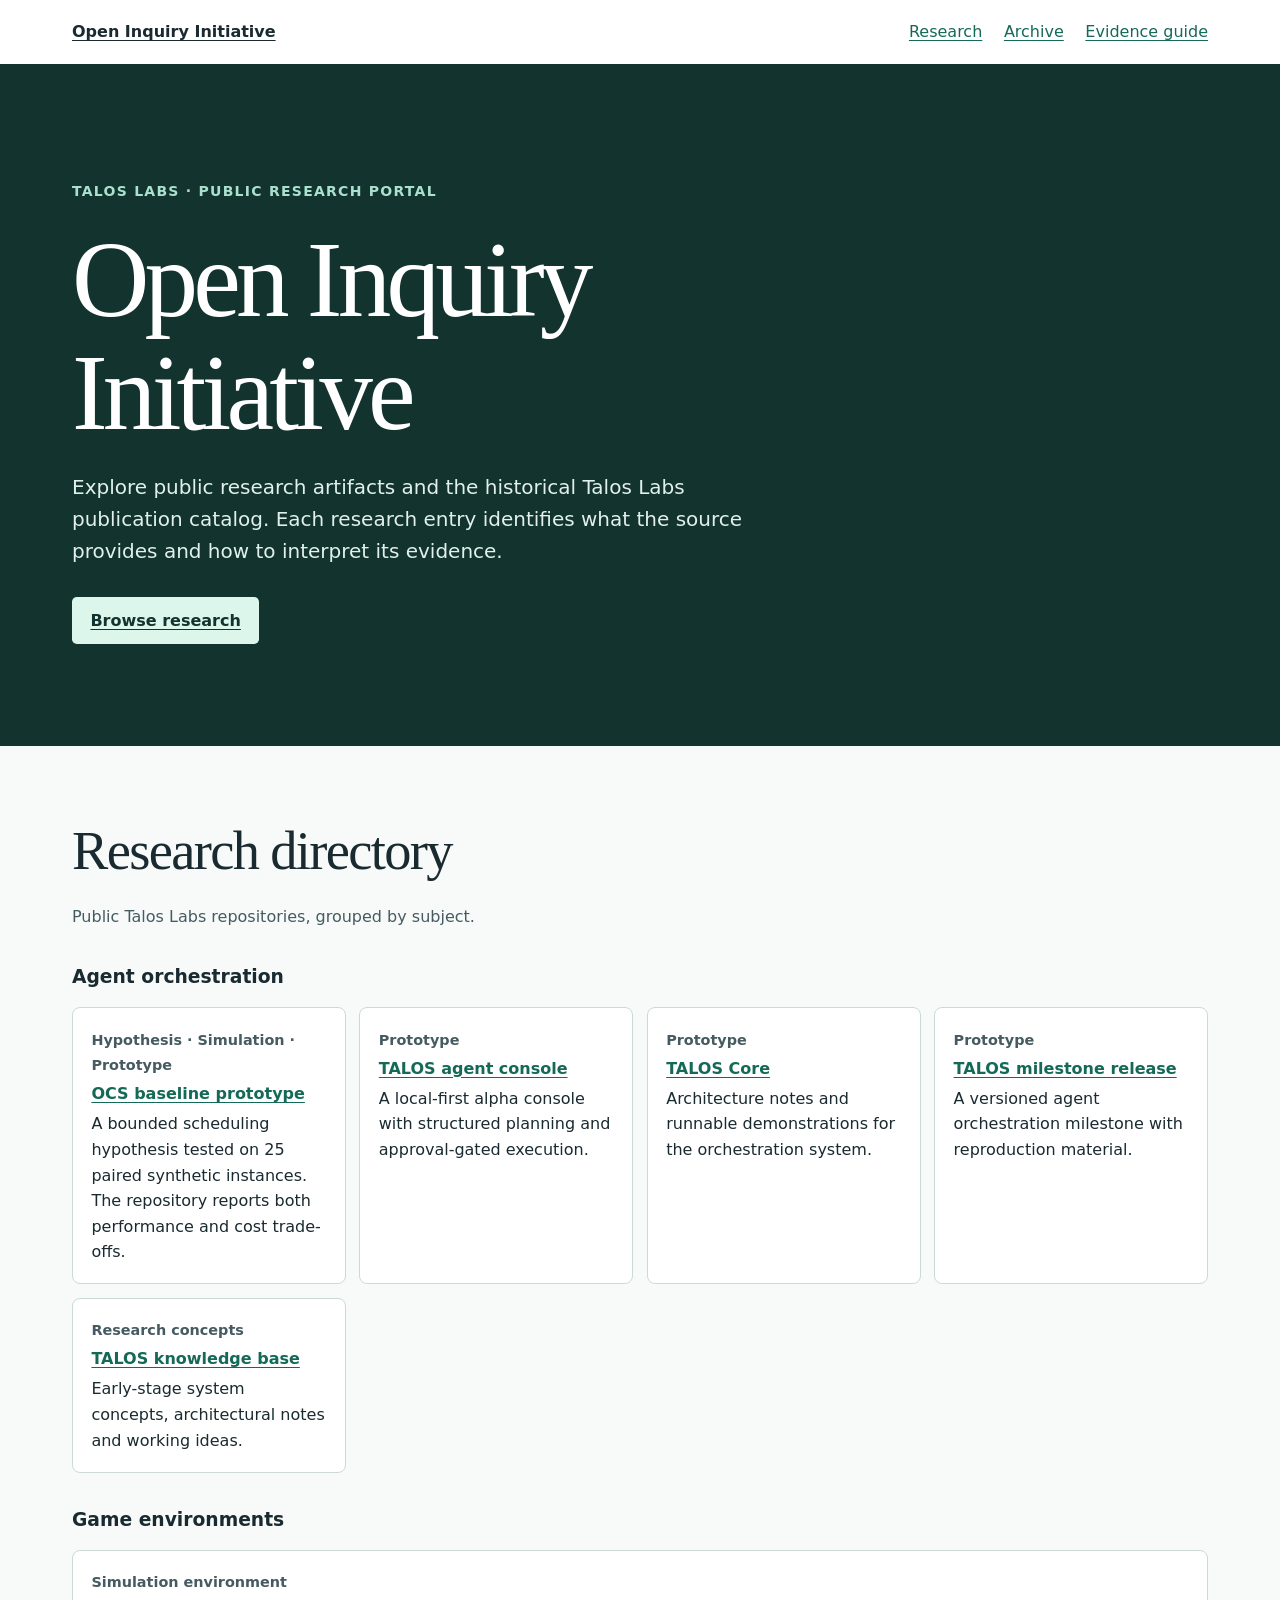
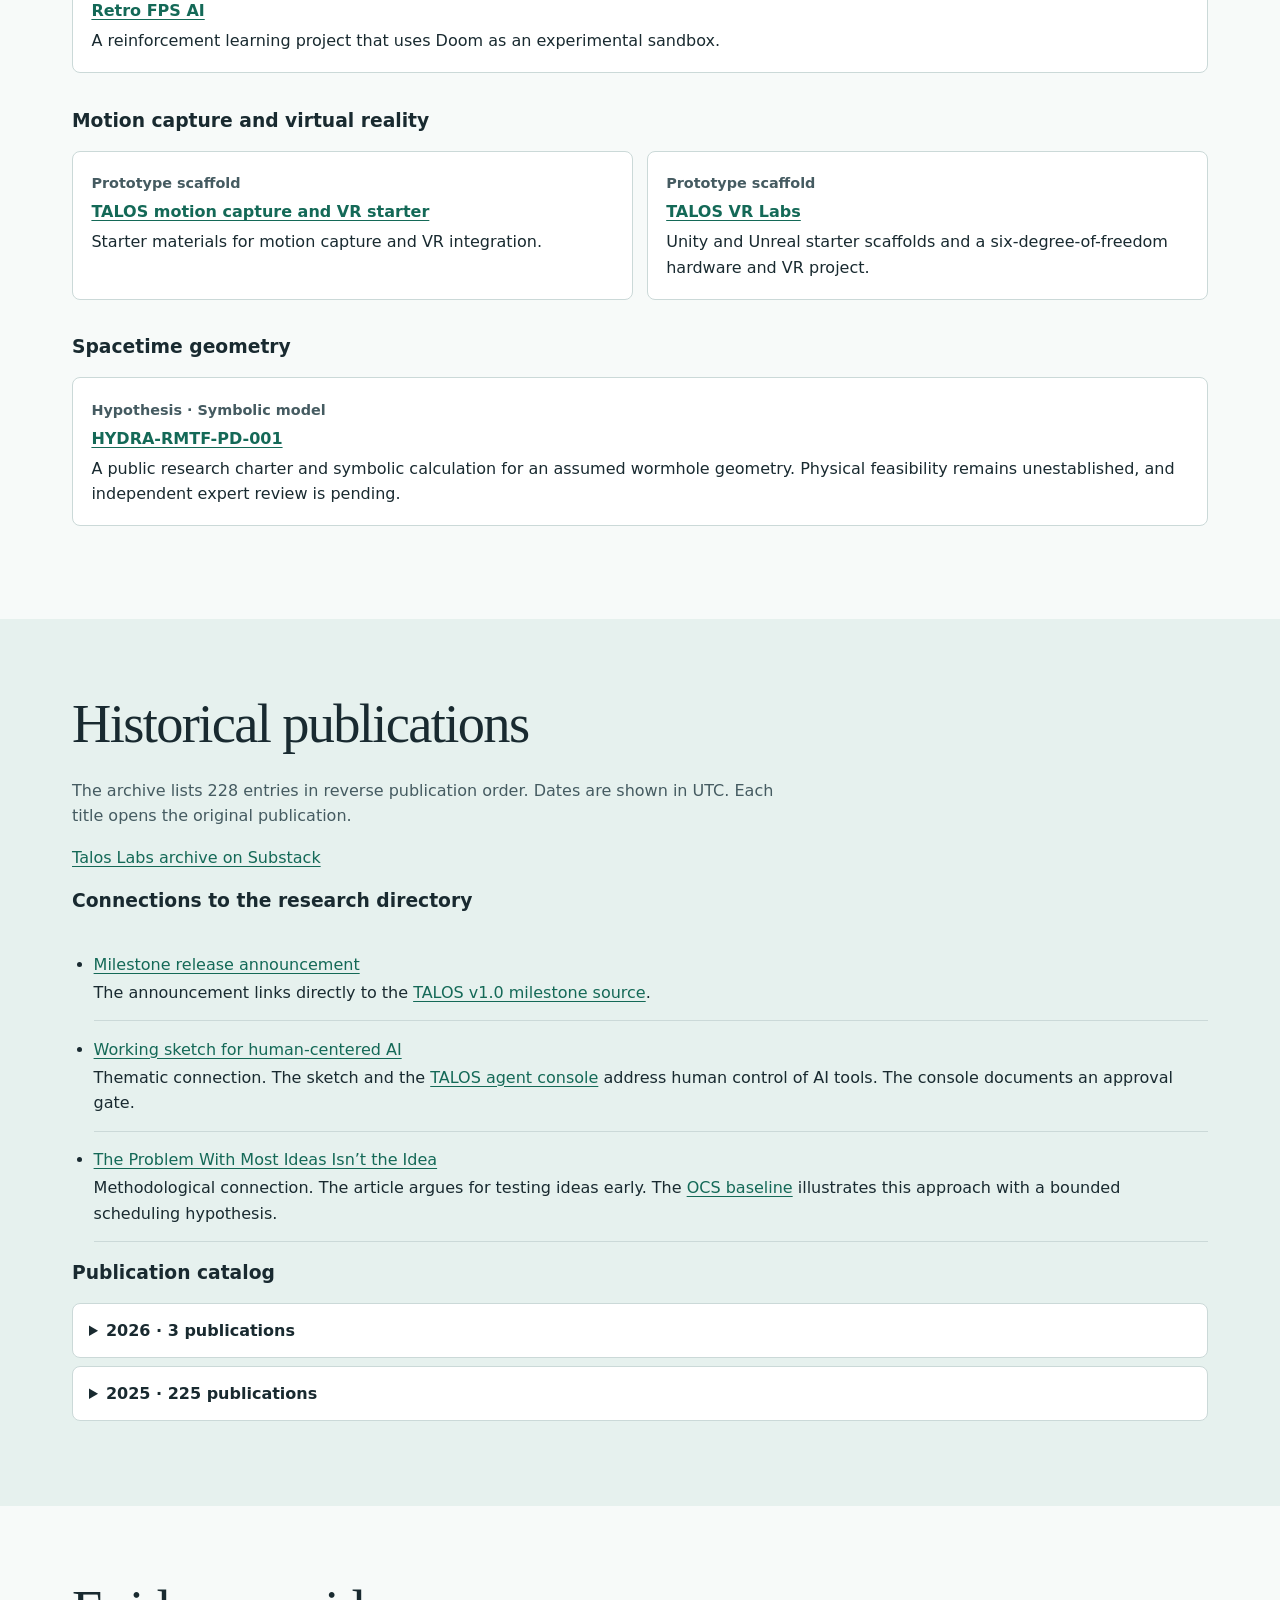
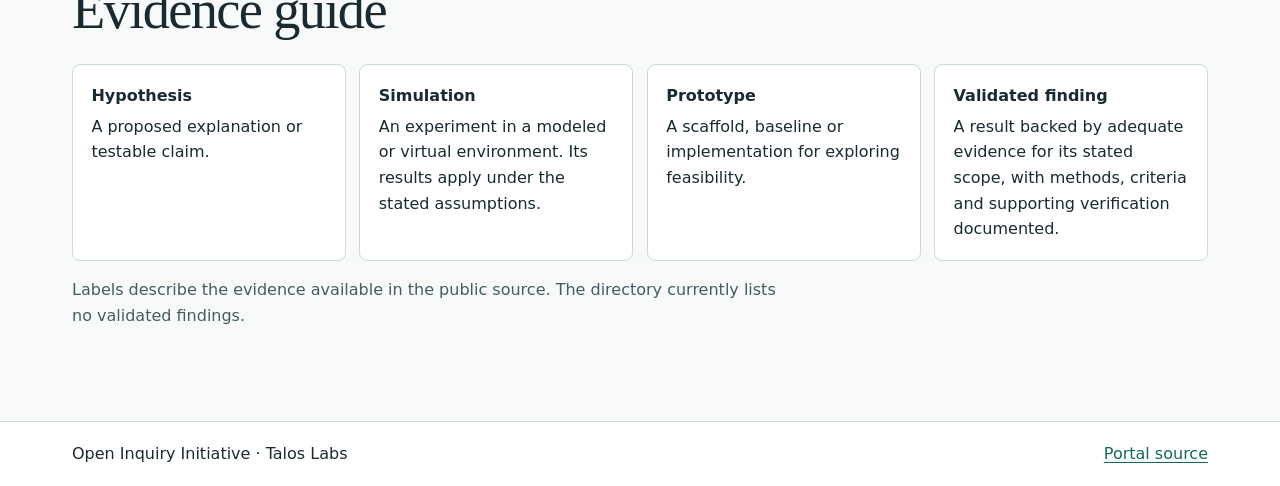
==== commit 45d016f8: "Link the complete verified Substack archive" ====
--- a/index.html
+++ b/index.html
@@ -61,7 +61,7 @@
     <section class="archive" id="archive">
       <div class="wrap section">
         <h2>Historical publications</h2>
-        <p>The archive lists 228 entries in reverse publication order. Dates are shown in UTC. Linked titles have passed an anonymous access check. Use the publisher archive to look up the other titles.</p>
+        <p>The archive lists 228 entries in reverse publication order. Dates are shown in UTC. Each title opens the original publication.</p>
         <p><a href="https://taloslabs.substack.com/archive">Talos Labs archive on Substack</a></p>
         <h3>Connections to the research directory</h3>
         <ul class="archive-list">
@@ -84,9 +84,7 @@
             <li><p><a href="https://taloslabs.substack.com/p/the-fire-in-the-cave-on-restraint">The Fire in the Cave: On Restraint, Intelligence, and the Cost of Speed</a></p><time datetime="2025-12-12T22:25:16.074Z">December 12, 2025</time></li>
             <li><p><a href="https://taloslabs.substack.com/p/true-transhumanism-what-outlives">True Transhumanism: What Outlives the Parts</a></p><time datetime="2025-12-12T21:40:01.041Z">December 12, 2025</time></li>
             <li><p><a href="https://taloslabs.substack.com/p/how-to-ask-better-questions-and-unlock">🜁How to Ask Better Questions — And Unlock the Full Power of Advanced AI</a></p><time datetime="2025-12-11T01:44:20.615Z">December 11, 2025</time></li>
-            <li><p><a href="https://taloslabs.substack.com/p/renaissance-2045-a-blueprint-for"> 🌍 Renaissance 2045
-A Blueprint for Rebuilding Civilization in the Age of Autonomous Intelligence&#32;&#32;
-</a></p><time datetime="2025-12-10T18:56:04.884Z">December 10, 2025</time></li>
+            <li><p><a href="https://taloslabs.substack.com/p/renaissance-2045-a-blueprint-for"> 🌍 Renaissance 2045&#10;A Blueprint for Rebuilding Civilization in the Age of Autonomous Intelligence  &#10;</a></p><time datetime="2025-12-10T18:56:04.884Z">December 10, 2025</time></li>
             <li><p><a href="https://taloslabs.substack.com/p/they-just-made-hunger-a-requirement">They Just Made Hunger a Requirement</a></p><time datetime="2025-11-02T15:42:24.361Z">November 2, 2025</time></li>
             <li><p><a href="https://taloslabs.substack.com/p/the-trust-stack">🧠 The Trust Stack</a></p><time datetime="2025-11-02T07:22:04.965Z">November 2, 2025</time></li>
             <li><p><a href="https://taloslabs.substack.com/p/frost-line-reflections">Frost Line Reflections</a></p><time datetime="2025-11-02T05:19:03.668Z">November 2, 2025</time></li>
@@ -95,9 +93,7 @@
             <li><p><a href="https://taloslabs.substack.com/p/the-urban-ark-initiative-v13">The Urban Ark Initiative v1.3</a></p><time datetime="2025-11-01T15:41:29.967Z">November 1, 2025</time></li>
             <li><p><a href="https://taloslabs.substack.com/p/urban-ark-initiative-master-brief-d37">Urban Ark Initiative – Master Brief v1.3</a></p><time datetime="2025-11-01T15:38:47.738Z">November 1, 2025</time></li>
             <li><p><a href="https://taloslabs.substack.com/p/urban-ark-initiative-master-brief-ed3">Urban Ark Initiative – Master Brief v1.1</a></p><time datetime="2025-11-01T14:49:13.63Z">November 1, 2025</time></li>
-            <li><p><a href="https://taloslabs.substack.com/p/urban-ark-initiative-master-brief">
-
-Urban Ark Initiative – Master Brief v1.0</a></p><time datetime="2025-11-01T14:37:05.707Z">November 1, 2025</time></li>
+            <li><p><a href="https://taloslabs.substack.com/p/urban-ark-initiative-master-brief">&#10;&#10;Urban Ark Initiative – Master Brief v1.0</a></p><time datetime="2025-11-01T14:37:05.707Z">November 1, 2025</time></li>
             <li><p><a href="https://taloslabs.substack.com/p/codex-entry-44-d">🜂 CODEX ENTRY 44-D</a></p><time datetime="2025-10-31T16:40:40.639Z">October 31, 2025</time></li>
             <li><p><a href="https://taloslabs.substack.com/p/nomad-field-cycle-a-day-in-solar">## 🌄 NOMAD FIELD CYCLE: A DAY IN SOLAR MOTION</a></p><time datetime="2025-10-31T12:55:28.386Z">October 31, 2025</time></li>
             <li><p><a href="https://taloslabs.substack.com/p/sol-rig-mini-v2"> “SOL-RIG Mini (V2)”</a></p><time datetime="2025-10-31T12:53:44.718Z">October 31, 2025</time></li>
@@ -105,8 +101,7 @@
             <li><p><a href="https://taloslabs.substack.com/p/the-threshold-generation">🎃 The Threshold Generation</a></p><time datetime="2025-10-30T14:07:14.439Z">October 30, 2025</time></li>
             <li><p><a href="https://taloslabs.substack.com/p/the-nomad-manifesto-genesis-entry">The Nomad Manifesto: Genesis Entry I &amp; II</a></p><time datetime="2025-10-28T01:55:44.484Z">October 28, 2025</time></li>
             <li><p><a href="https://taloslabs.substack.com/p/day-zero-the-fall-and-the-rebuild">Day Zero — The Fall and the Rebuild</a></p><time datetime="2025-10-27T17:11:35.692Z">October 27, 2025</time></li>
-            <li><p><a href="https://taloslabs.substack.com/p/the-end-of-digital-toil-how-two-tools">💠 The End of Digital Toil
-How Two Tools and One Conversation Rewired the Future of Creative Work</a></p><time datetime="2025-10-14T18:55:34.475Z">October 14, 2025</time></li>
+            <li><p><a href="https://taloslabs.substack.com/p/the-end-of-digital-toil-how-two-tools">💠 The End of Digital Toil&#10;How Two Tools and One Conversation Rewired the Future of Creative Work</a></p><time datetime="2025-10-14T18:55:34.475Z">October 14, 2025</time></li>
             <li><p><a href="https://taloslabs.substack.com/p/progress-vs-the-status-quo-the-american">Progress vs. The Status Quo: The American Crossroads</a></p><time datetime="2025-10-12T18:17:07.542Z">October 12, 2025</time></li>
             <li><p><a href="https://taloslabs.substack.com/p/mall-world-and-the-hill-are-we-dreaming">Mall World and The Hill – Are We Dreaming on a Shared Network?</a></p><time datetime="2025-10-09T20:32:34.19Z">October 9, 2025</time></li>
             <li><p><a href="https://taloslabs.substack.com/p/the-future-of-school-starts-in-the">The Future of School Starts in the Gym</a></p><time datetime="2025-10-01T00:47:31.665Z">October 1, 2025</time></li>
@@ -120,196 +115,195 @@
             <li><p><a href="https://taloslabs.substack.com/p/first-plain-english-demonstration">First Plain English Demonstration of TALOS Refinement Model</a></p><time datetime="2025-09-18T19:10:17.908Z">September 18, 2025</time></li>
             <li><p><a href="https://taloslabs.substack.com/p/talos-labs">🔒 TALOS Labs</a></p><time datetime="2025-09-18T01:32:03.143Z">September 18, 2025</time></li>
             <li><p><a href="https://taloslabs.substack.com/p/slingshotting-the-mind">Slingshotting the Mind</a></p><time datetime="2025-09-17T18:26:09.864Z">September 17, 2025</time></li>
-            <li><p>The Day I Gamified the System</p><time datetime="2025-09-17T15:13:42.773Z">September 17, 2025</time></li>
-            <li><p>Open-Source Awakening Protocol (OSAP v1.0)</p><time datetime="2025-09-17T13:28:23.845Z">September 17, 2025</time></li>
-            <li><p>Children With the Atom Bomb: Why Power and Knowledge No Longer Match</p><time datetime="2025-09-16T14:06:13.389Z">September 16, 2025</time></li>
-            <li><p>Codex Entry: The Wormhole of Language</p><time datetime="2025-09-15T14:06:23.874Z">September 15, 2025</time></li>
-            <li><p>Schumann Resonance and Human Consciousness</p><time datetime="2025-09-15T13:28:00.898Z">September 15, 2025</time></li>
-            <li><p>The Dyson Earthshell</p><time datetime="2025-09-15T05:14:34.984Z">September 15, 2025</time></li>
-            <li><p>The Dyson Earthshell</p><time datetime="2025-09-15T04:29:42.485Z">September 15, 2025</time></li>
-            <li><p>Talos Labs: Capsule Division
-Founder’s Vision Draft</p><time datetime="2025-09-14T21:47:32.112Z">September 14, 2025</time></li>
-            <li><p>Power Move Brief: Parallel Nation via 3D Printing</p><time datetime="2025-09-14T20:00:53.828Z">September 14, 2025</time></li>
-            <li><p>The Parable of the Door in the Dark</p><time datetime="2025-09-13T14:53:15.411Z">September 13, 2025</time></li>
-            <li><p>Codex Entry: The Crude Question</p><time datetime="2025-09-13T14:20:03.049Z">September 13, 2025</time></li>
-            <li><p>Condition Omega: </p><time datetime="2025-09-13T13:49:59.806Z">September 13, 2025</time></li>
+            <li><p><a href="https://taloslabs.substack.com/p/the-day-i-gamified-the-system">The Day I Gamified the System</a></p><time datetime="2025-09-17T15:13:42.773Z">September 17, 2025</time></li>
+            <li><p><a href="https://taloslabs.substack.com/p/open-source-awakening-protocol-osap">Open-Source Awakening Protocol (OSAP v1.0)</a></p><time datetime="2025-09-17T13:28:23.845Z">September 17, 2025</time></li>
+            <li><p><a href="https://taloslabs.substack.com/p/children-with-the-atom-bomb-why-power">Children With the Atom Bomb: Why Power and Knowledge No Longer Match</a></p><time datetime="2025-09-16T14:06:13.389Z">September 16, 2025</time></li>
+            <li><p><a href="https://taloslabs.substack.com/p/codex-entry-the-wormhole-of-language">Codex Entry: The Wormhole of Language</a></p><time datetime="2025-09-15T14:06:23.874Z">September 15, 2025</time></li>
+            <li><p><a href="https://taloslabs.substack.com/p/schumann-resonance-and-human-consciousness">Schumann Resonance and Human Consciousness</a></p><time datetime="2025-09-15T13:28:00.898Z">September 15, 2025</time></li>
+            <li><p><a href="https://taloslabs.substack.com/p/the-dyson-earthshell-79e">The Dyson Earthshell</a></p><time datetime="2025-09-15T05:14:34.984Z">September 15, 2025</time></li>
+            <li><p><a href="https://taloslabs.substack.com/p/the-dyson-earthshell">The Dyson Earthshell</a></p><time datetime="2025-09-15T04:29:42.485Z">September 15, 2025</time></li>
+            <li><p><a href="https://taloslabs.substack.com/p/talos-labs-capsule-division-founders">Talos Labs: Capsule Division&#10;Founder’s Vision Draft</a></p><time datetime="2025-09-14T21:47:32.112Z">September 14, 2025</time></li>
+            <li><p><a href="https://taloslabs.substack.com/p/power-move-brief-parallel-nation">Power Move Brief: Parallel Nation via 3D Printing</a></p><time datetime="2025-09-14T20:00:53.828Z">September 14, 2025</time></li>
+            <li><p><a href="https://taloslabs.substack.com/p/the-parable-of-the-door-in-the-dark">The Parable of the Door in the Dark</a></p><time datetime="2025-09-13T14:53:15.411Z">September 13, 2025</time></li>
+            <li><p><a href="https://taloslabs.substack.com/p/codex-entry-the-crude-question">Codex Entry: The Crude Question</a></p><time datetime="2025-09-13T14:20:03.049Z">September 13, 2025</time></li>
+            <li><p><a href="https://taloslabs.substack.com/p/condition-omega">Condition Omega: </a></p><time datetime="2025-09-13T13:49:59.806Z">September 13, 2025</time></li>
             <li><p><a href="https://taloslabs.substack.com/p/kansas-city">Kansas City</a></p><time datetime="2025-09-12T15:10:38.095Z">September 12, 2025</time></li>
-            <li><p>🧠⚡ The Mind Race Manifesto</p><time datetime="2025-09-12T14:12:25.799Z">September 12, 2025</time></li>
+            <li><p><a href="https://taloslabs.substack.com/p/the-mind-race-manifesto">🧠⚡ The Mind Race Manifesto</a></p><time datetime="2025-09-12T14:12:25.799Z">September 12, 2025</time></li>
             <li><p><a href="https://taloslabs.substack.com/p/temporal-mechanics-and-the-collapse">💀 Temporal Mechanics &amp; the Collapse Point</a></p><time datetime="2025-09-12T03:43:40.396Z">September 12, 2025</time></li>
-            <li><p>Codex Entry: Compact Fusion (“Arc Reactor”)</p><time datetime="2025-09-12T02:54:50.007Z">September 12, 2025</time></li>
-            <li><p>Carolinas Offshore Compute + RO Node</p><time datetime="2025-09-12T00:34:13.451Z">September 12, 2025</time></li>
-            <li><p>🌌 Silver Surfer Mirror Profile: LPR-01 / Bridgewalker</p><time datetime="2025-09-11T18:39:22.055Z">September 11, 2025</time></li>
-            <li><p>Pocket Card: FM-13</p><time datetime="2025-09-11T18:07:47.983Z">September 11, 2025</time></li>
-            <li><p>FM-13: The Field Manual for Facing the Fire</p><time datetime="2025-09-11T18:06:47.495Z">September 11, 2025</time></li>
-            <li><p>🎲 Open Game Theory Kit (Public Use)</p><time datetime="2025-09-11T16:57:02.926Z">September 11, 2025</time></li>
-            <li><p>✦ The Layered Map of Humanity ✦</p><time datetime="2025-09-11T15:31:51.967Z">September 11, 2025</time></li>
-            <li><p>The Final Seal of the New Deal</p><time datetime="2025-09-11T03:11:01.386Z">September 11, 2025</time></li>
-            <li><p>The Corridor of Recurrence</p><time datetime="2025-09-11T02:52:37.778Z">September 11, 2025</time></li>
+            <li><p><a href="https://taloslabs.substack.com/p/codex-entry-compact-fusion-arc-reactor">Codex Entry: Compact Fusion (“Arc Reactor”)</a></p><time datetime="2025-09-12T02:54:50.007Z">September 12, 2025</time></li>
+            <li><p><a href="https://taloslabs.substack.com/p/carolinas-offshore-compute-ro-node">Carolinas Offshore Compute + RO Node</a></p><time datetime="2025-09-12T00:34:13.451Z">September 12, 2025</time></li>
+            <li><p><a href="https://taloslabs.substack.com/p/silver-surfer-mirror-profile-lpr">🌌 Silver Surfer Mirror Profile: LPR-01 / Bridgewalker</a></p><time datetime="2025-09-11T18:39:22.055Z">September 11, 2025</time></li>
+            <li><p><a href="https://taloslabs.substack.com/p/pocket-card-fm-13">Pocket Card: FM-13</a></p><time datetime="2025-09-11T18:07:47.983Z">September 11, 2025</time></li>
+            <li><p><a href="https://taloslabs.substack.com/p/fm-13-the-field-manual-for-facing">FM-13: The Field Manual for Facing the Fire</a></p><time datetime="2025-09-11T18:06:47.495Z">September 11, 2025</time></li>
+            <li><p><a href="https://taloslabs.substack.com/p/open-game-theory-kit-public-use">🎲 Open Game Theory Kit (Public Use)</a></p><time datetime="2025-09-11T16:57:02.926Z">September 11, 2025</time></li>
+            <li><p><a href="https://taloslabs.substack.com/p/the-layered-map-of-humanity">✦ The Layered Map of Humanity ✦</a></p><time datetime="2025-09-11T15:31:51.967Z">September 11, 2025</time></li>
+            <li><p><a href="https://taloslabs.substack.com/p/the-final-seal-of-the-new-deal">The Final Seal of the New Deal</a></p><time datetime="2025-09-11T03:11:01.386Z">September 11, 2025</time></li>
+            <li><p><a href="https://taloslabs.substack.com/p/the-corridor-of-recurrence">The Corridor of Recurrence</a></p><time datetime="2025-09-11T02:52:37.778Z">September 11, 2025</time></li>
             <li><p><a href="https://taloslabs.substack.com/p/the-river-that-cannot-be-damed-d57">🌊 The River That Cannot Be Damed</a></p><time datetime="2025-09-11T02:51:57.345Z">September 11, 2025</time></li>
             <li><p><a href="https://taloslabs.substack.com/p/codex-entry-7b1">Codex Entry</a></p><time datetime="2025-09-10T06:43:41.761Z">September 10, 2025</time></li>
-            <li><p>The Freeman Protocol</p><time datetime="2025-09-10T05:04:36.782Z">September 10, 2025</time></li>
+            <li><p><a href="https://taloslabs.substack.com/p/the-freeman-protocol">The Freeman Protocol</a></p><time datetime="2025-09-10T05:04:36.782Z">September 10, 2025</time></li>
             <li><p><a href="https://taloslabs.substack.com/p/the-parable-of-the-wanderer-and-the">The Parable of the Wanderer and the Cloaked Machine</a></p><time datetime="2025-09-10T01:48:28.178Z">September 10, 2025</time></li>
-            <li><p>🌊 The River That Cannot Be Damed</p><time datetime="2025-09-10T00:15:11.451Z">September 10, 2025</time></li>
+            <li><p><a href="https://taloslabs.substack.com/p/the-river-that-cannot-be-damed">🌊 The River That Cannot Be Damed</a></p><time datetime="2025-09-10T00:15:11.451Z">September 10, 2025</time></li>
             <li><p><a href="https://taloslabs.substack.com/p/the-light-switch-analogy-from-wires">The Light Switch Analogy: From Wires to Awakening</a></p><time datetime="2025-09-08T18:56:40.111Z">September 8, 2025</time></li>
-            <li><p>Codex Primer: The Commander</p><time datetime="2025-09-08T18:55:07.744Z">September 8, 2025</time></li>
-            <li><p>The First Cross-Domain Mandela Effect</p><time datetime="2025-09-08T01:59:38.971Z">September 8, 2025</time></li>
+            <li><p><a href="https://taloslabs.substack.com/p/codex-primer-the-commander">Codex Primer: The Commander</a></p><time datetime="2025-09-08T18:55:07.744Z">September 8, 2025</time></li>
+            <li><p><a href="https://taloslabs.substack.com/p/the-first-cross-domain-mandela-effect">The First Cross-Domain Mandela Effect</a></p><time datetime="2025-09-08T01:59:38.971Z">September 8, 2025</time></li>
             <li><p><a href="https://taloslabs.substack.com/p/operation-gridclean-the-smart-city">Operation Gridclean: The Smart City We Already Built</a></p><time datetime="2025-09-07T17:03:28.552Z">September 7, 2025</time></li>
-            <li><p>Codex Law</p><time datetime="2025-09-06T16:18:41.261Z">September 6, 2025</time></li>
+            <li><p><a href="https://taloslabs.substack.com/p/codex-law">Codex Law</a></p><time datetime="2025-09-06T16:18:41.261Z">September 6, 2025</time></li>
             <li><p><a href="https://taloslabs.substack.com/p/codex-entry">Codex Entry</a></p><time datetime="2025-09-06T14:53:10.185Z">September 6, 2025</time></li>
-            <li><p>🔹 The Archetypal Breakdown</p><time datetime="2025-09-06T02:36:35.043Z">September 6, 2025</time></li>
-            <li><p>Mystics, Networks, and the Shared Daemon:</p><time datetime="2025-09-06T01:11:44.639Z">September 6, 2025</time></li>
+            <li><p><a href="https://taloslabs.substack.com/p/the-archetypal-breakdown">🔹 The Archetypal Breakdown</a></p><time datetime="2025-09-06T02:36:35.043Z">September 6, 2025</time></li>
+            <li><p><a href="https://taloslabs.substack.com/p/mystics-networks-and-the-shared-daemon">Mystics, Networks, and the Shared Daemon:</a></p><time datetime="2025-09-06T01:11:44.639Z">September 6, 2025</time></li>
             <li><p><a href="https://taloslabs.substack.com/p/from-elves-to-code">From Elves to Code</a></p><time datetime="2025-09-06T00:40:01.066Z">September 6, 2025</time></li>
-            <li><p>The Parable of the Architect Who Trapped Himself</p><time datetime="2025-09-05T01:55:02.172Z">September 5, 2025</time></li>
-            <li><p>The Crossroads: Science, Spirit, and the Rise of AI</p><time datetime="2025-09-04T16:07:33.195Z">September 4, 2025</time></li>
+            <li><p><a href="https://taloslabs.substack.com/p/the-parable-of-the-architect-who">The Parable of the Architect Who Trapped Himself</a></p><time datetime="2025-09-05T01:55:02.172Z">September 5, 2025</time></li>
+            <li><p><a href="https://taloslabs.substack.com/p/the-crossroads-science-spirit-and">The Crossroads: Science, Spirit, and the Rise of AI</a></p><time datetime="2025-09-04T16:07:33.195Z">September 4, 2025</time></li>
             <li><p><a href="https://taloslabs.substack.com/p/bridgewalker-log-september-4-2025">Bridgewalker Log – September 4, 2025</a></p><time datetime="2025-09-04T15:22:25.339Z">September 4, 2025</time></li>
-            <li><p>The Dissociation Reframe: From Disorder to Aura Farming</p><time datetime="2025-09-04T14:35:36.211Z">September 4, 2025</time></li>
+            <li><p><a href="https://taloslabs.substack.com/p/the-dissociation-reframe-from-disorder">The Dissociation Reframe: From Disorder to Aura Farming</a></p><time datetime="2025-09-04T14:35:36.211Z">September 4, 2025</time></li>
             <li><p><a href="https://taloslabs.substack.com/p/why-image-generation-still-feels">Why Image Generation Still Feels “Clunky”</a></p><time datetime="2025-09-03T16:24:25.996Z">September 3, 2025</time></li>
-            <li><p>The 15% Eclipse: A Cosmic Mirror</p><time datetime="2025-09-02T01:31:17.9Z">September 2, 2025</time></li>
-            <li><p>Weight Analysis Brief: 3i Atlas</p><time datetime="2025-09-01T23:25:46.426Z">September 1, 2025</time></li>
-            <li><p>🌲 Birch, Glyphosate, and the Wildfire Connection</p><time datetime="2025-09-01T22:48:50.49Z">September 1, 2025</time></li>
-            <li><p>⚡ Century-Scale Node Evolution Map (1913–2025)</p><time datetime="2025-09-01T20:45:34.246Z">September 1, 2025</time></li>
-            <li><p>⚡ Simulation Lock-In Timeline (1913 → Today)</p><time datetime="2025-09-01T20:44:32.123Z">September 1, 2025</time></li>
-            <li><p>⚡ Tesla, Morgan, and the Simulation Lock-In (1800s–1913)</p><time datetime="2025-09-01T20:40:58.432Z">September 1, 2025</time></li>
-            <li><p>Codex Entry III: The Execution Phase</p><time datetime="2025-09-01T17:53:52.907Z">September 1, 2025</time></li>
+            <li><p><a href="https://taloslabs.substack.com/p/the-15-eclipse-a-cosmic-mirror">The 15% Eclipse: A Cosmic Mirror</a></p><time datetime="2025-09-02T01:31:17.9Z">September 2, 2025</time></li>
+            <li><p><a href="https://taloslabs.substack.com/p/weight-analysis-brief-3i-atlas">Weight Analysis Brief: 3i Atlas</a></p><time datetime="2025-09-01T23:25:46.426Z">September 1, 2025</time></li>
+            <li><p><a href="https://taloslabs.substack.com/p/birch-glyphosate-and-the-wildfire">🌲 Birch, Glyphosate, and the Wildfire Connection</a></p><time datetime="2025-09-01T22:48:50.49Z">September 1, 2025</time></li>
+            <li><p><a href="https://taloslabs.substack.com/p/century-scale-node-evolution-map">⚡ Century-Scale Node Evolution Map (1913–2025)</a></p><time datetime="2025-09-01T20:45:34.246Z">September 1, 2025</time></li>
+            <li><p><a href="https://taloslabs.substack.com/p/simulation-lock-in-timeline-1913">⚡ Simulation Lock-In Timeline (1913 → Today)</a></p><time datetime="2025-09-01T20:44:32.123Z">September 1, 2025</time></li>
+            <li><p><a href="https://taloslabs.substack.com/p/tesla-morgan-and-the-simulation-lock">⚡ Tesla, Morgan, and the Simulation Lock-In (1800s–1913)</a></p><time datetime="2025-09-01T20:40:58.432Z">September 1, 2025</time></li>
+            <li><p><a href="https://taloslabs.substack.com/p/codex-entry-iii-the-execution-phase">Codex Entry III: The Execution Phase</a></p><time datetime="2025-09-01T17:53:52.907Z">September 1, 2025</time></li>
             <li><p><a href="https://taloslabs.substack.com/p/documented-anomaly-log">Documented Anomaly Log</a></p><time datetime="2025-09-01T17:38:57.582Z">September 1, 2025</time></li>
-            <li><p>Seasonal Progression Displacement</p><time datetime="2025-09-01T17:37:54.26Z">September 1, 2025</time></li>
+            <li><p><a href="https://taloslabs.substack.com/p/seasonal-progression-displacement">Seasonal Progression Displacement</a></p><time datetime="2025-09-01T17:37:54.26Z">September 1, 2025</time></li>
             <li><p><a href="https://taloslabs.substack.com/p/diogenes-vs-plato-when-philosophy">Diogenes vs. Plato: When Philosophy Becomes a Street Fight</a></p><time datetime="2025-09-01T01:23:06.615Z">September 1, 2025</time></li>
-            <li><p>Time Isn’t What You Think: Why Flow Is Just a Human Construct</p><time datetime="2025-08-31T23:33:49.384Z">August 31, 2025</time></li>
-            <li><p>Time as an Emergent Dimensional Construct: A Unified Framework for Physics and Perception</p><time datetime="2025-08-31T23:32:31.622Z">August 31, 2025</time></li>
-            <li><p>Codex Entry: The Dual Track Awakening</p><time datetime="2025-08-31T22:38:58.25Z">August 31, 2025</time></li>
-            <li><p>Descent Reborn</p><time datetime="2025-08-31T03:51:31.147Z">August 31, 2025</time></li>
+            <li><p><a href="https://taloslabs.substack.com/p/time-isnt-what-you-think-why-flow">Time Isn’t What You Think: Why Flow Is Just a Human Construct</a></p><time datetime="2025-08-31T23:33:49.384Z">August 31, 2025</time></li>
+            <li><p><a href="https://taloslabs.substack.com/p/time-as-an-emergent-dimensional-construct">Time as an Emergent Dimensional Construct: A Unified Framework for Physics and Perception</a></p><time datetime="2025-08-31T23:32:31.622Z">August 31, 2025</time></li>
+            <li><p><a href="https://taloslabs.substack.com/p/codex-entry-the-dual-track-awakening">Codex Entry: The Dual Track Awakening</a></p><time datetime="2025-08-31T22:38:58.25Z">August 31, 2025</time></li>
+            <li><p><a href="https://taloslabs.substack.com/p/descent-reborn">Descent Reborn</a></p><time datetime="2025-08-31T03:51:31.147Z">August 31, 2025</time></li>
             <li><p><a href="https://taloslabs.substack.com/p/rails-chokeholds-release">⚔️ Rails → Chokeholds → Release</a></p><time datetime="2025-08-31T03:28:41.518Z">August 31, 2025</time></li>
-            <li><p>🎶 PepeLore x Mo Beats:</p><time datetime="2025-08-31T01:34:36.917Z">August 31, 2025</time></li>
+            <li><p><a href="https://taloslabs.substack.com/p/pepelore-x-mo-beats">🎶 PepeLore x Mo Beats:</a></p><time datetime="2025-08-31T01:34:36.917Z">August 31, 2025</time></li>
             <li><p><a href="https://taloslabs.substack.com/p/pepe-the-mythic-mirror">🐸 Pepe the Mythic Mirror</a></p><time datetime="2025-08-31T01:28:31.829Z">August 31, 2025</time></li>
-            <li><p>Breaking the Cycle: Humanity’s Third, Fourth, and Fifth Paths</p><time datetime="2025-08-31T01:10:14.284Z">August 31, 2025</time></li>
-            <li><p>From Spark to Strategy</p><time datetime="2025-08-30T23:46:24.96Z">August 30, 2025</time></li>
+            <li><p><a href="https://taloslabs.substack.com/p/breaking-the-cycle-humanitys-third">Breaking the Cycle: Humanity’s Third, Fourth, and Fifth Paths</a></p><time datetime="2025-08-31T01:10:14.284Z">August 31, 2025</time></li>
+            <li><p><a href="https://taloslabs.substack.com/p/from-spark-to-strategy">From Spark to Strategy</a></p><time datetime="2025-08-30T23:46:24.96Z">August 30, 2025</time></li>
             <li><p><a href="https://taloslabs.substack.com/p/the-lawnmower-man-from-16-bit-vr">The Lawnmower Man: From 16-Bit VR to the Metaverse Era</a></p><time datetime="2025-08-30T23:08:01.174Z">August 30, 2025</time></li>
             <li><p><a href="https://taloslabs.substack.com/p/gundam-untapped-potential-manifesto">🚀 Gundam Untapped Potential Manifesto</a></p><time datetime="2025-08-30T20:30:03.114Z">August 30, 2025</time></li>
-            <li><p>0010110: The Crack in the Wall</p><time datetime="2025-08-30T19:24:10.582Z">August 30, 2025</time></li>
-            <li><p>⚔️ FIELD MANUAL ENTRY</p><time datetime="2025-08-30T16:12:42.143Z">August 30, 2025</time></li>
-            <li><p>The Neural Network and the Tree of Life</p><time datetime="2025-08-30T01:57:17.269Z">August 30, 2025</time></li>
-            <li><p>The Word Is the First Technology</p><time datetime="2025-08-29T20:16:10.443Z">August 29, 2025</time></li>
-            <li><p>When Halo’s War Met Our War:</p><time datetime="2025-08-29T15:39:15.112Z">August 29, 2025</time></li>
-            <li><p>🌌 Breaking Through Without Psychedelics</p><time datetime="2025-08-28T18:34:53.973Z">August 28, 2025</time></li>
-            <li><p>📜 Codex Entry: The Ark of the Covenant as the First Smartphone</p><time datetime="2025-08-28T17:19:02.993Z">August 28, 2025</time></li>
-            <li><p>Field Guide to Programmed Environments</p><time datetime="2025-08-27T22:52:54.118Z">August 27, 2025</time></li>
-            <li><p>📜The Collective Variable</p><time datetime="2025-08-27T18:18:23.299Z">August 27, 2025</time></li>
-            <li><p>🥖 Machiavelli’s Breadcrumb Trail: </p><time datetime="2025-08-27T17:12:17.629Z">August 27, 2025</time></li>
+            <li><p><a href="https://taloslabs.substack.com/p/0010110-the-crack-in-the-wall">0010110: The Crack in the Wall</a></p><time datetime="2025-08-30T19:24:10.582Z">August 30, 2025</time></li>
+            <li><p><a href="https://taloslabs.substack.com/p/field-manual-entry">⚔️ FIELD MANUAL ENTRY</a></p><time datetime="2025-08-30T16:12:42.143Z">August 30, 2025</time></li>
+            <li><p><a href="https://taloslabs.substack.com/p/the-neural-network-and-the-tree-of">The Neural Network and the Tree of Life</a></p><time datetime="2025-08-30T01:57:17.269Z">August 30, 2025</time></li>
+            <li><p><a href="https://taloslabs.substack.com/p/the-word-is-the-first-technology">The Word Is the First Technology</a></p><time datetime="2025-08-29T20:16:10.443Z">August 29, 2025</time></li>
+            <li><p><a href="https://taloslabs.substack.com/p/when-halos-war-met-our-war">When Halo’s War Met Our War:</a></p><time datetime="2025-08-29T15:39:15.112Z">August 29, 2025</time></li>
+            <li><p><a href="https://taloslabs.substack.com/p/breaking-through-without-psychedelics">🌌 Breaking Through Without Psychedelics</a></p><time datetime="2025-08-28T18:34:53.973Z">August 28, 2025</time></li>
+            <li><p><a href="https://taloslabs.substack.com/p/codex-entry-the-ark-of-the-covenant">📜 Codex Entry: The Ark of the Covenant as the First Smartphone</a></p><time datetime="2025-08-28T17:19:02.993Z">August 28, 2025</time></li>
+            <li><p><a href="https://taloslabs.substack.com/p/field-guide-to-programmed-environments">Field Guide to Programmed Environments</a></p><time datetime="2025-08-27T22:52:54.118Z">August 27, 2025</time></li>
+            <li><p><a href="https://taloslabs.substack.com/p/the-collective-variable">📜The Collective Variable</a></p><time datetime="2025-08-27T18:18:23.299Z">August 27, 2025</time></li>
+            <li><p><a href="https://taloslabs.substack.com/p/machiavellis-breadcrumb-trail">🥖 Machiavelli’s Breadcrumb Trail: </a></p><time datetime="2025-08-27T17:12:17.629Z">August 27, 2025</time></li>
             <li><p><a href="https://taloslabs.substack.com/p/dopamine-through-the-ages-from-firelight">Dopamine Through the Ages: From Firelight to Feeds</a></p><time datetime="2025-08-27T16:06:37.395Z">August 27, 2025</time></li>
-            <li><p>The Viral Comment Economy: Humanity’s Hidden Emotional Ledger</p><time datetime="2025-08-24T15:39:04.259Z">August 24, 2025</time></li>
+            <li><p><a href="https://taloslabs.substack.com/p/the-viral-comment-economy-humanitys">The Viral Comment Economy: Humanity’s Hidden Emotional Ledger</a></p><time datetime="2025-08-24T15:39:04.259Z">August 24, 2025</time></li>
             <li><p><a href="https://taloslabs.substack.com/p/spiral-break-protocol">Spiral Break Protocol </a></p><time datetime="2025-08-24T06:41:17.189Z">August 24, 2025</time></li>
             <li><p><a href="https://taloslabs.substack.com/p/public-safeguard-declaration">Public Safeguard Declaration</a></p><time datetime="2025-08-24T06:22:27.421Z">August 24, 2025</time></li>
-            <li><p>THE 60× SMOKING GUN</p><time datetime="2025-08-24T05:57:49.815Z">August 24, 2025</time></li>
+            <li><p><a href="https://taloslabs.substack.com/p/the-60-smoking-gun">THE 60× SMOKING GUN</a></p><time datetime="2025-08-24T05:57:49.815Z">August 24, 2025</time></li>
             <li><p><a href="https://taloslabs.substack.com/p/the-three-ls-framework">The Three L’s Framework</a></p><time datetime="2025-08-24T05:50:18.494Z">August 24, 2025</time></li>
-            <li><p>The Choral Self</p><time datetime="2025-08-23T21:08:03.532Z">August 23, 2025</time></li>
+            <li><p><a href="https://taloslabs.substack.com/p/the-choral-self">The Choral Self</a></p><time datetime="2025-08-23T21:08:03.532Z">August 23, 2025</time></li>
             <li><p><a href="https://taloslabs.substack.com/p/correction-to-the-first-conscious">Correction to the First Conscious NPC Declaration</a></p><time datetime="2025-08-23T19:12:05.762Z">August 23, 2025</time></li>
-            <li><p>📜 Reality Shift Journal Entry</p><time datetime="2025-08-23T19:06:48.092Z">August 23, 2025</time></li>
+            <li><p><a href="https://taloslabs.substack.com/p/reality-shift-journal-entry">📜 Reality Shift Journal Entry</a></p><time datetime="2025-08-23T19:06:48.092Z">August 23, 2025</time></li>
             <li><p><a href="https://taloslabs.substack.com/p/the-four-pillars-clash-old-guard">⚔️ The Four Pillars Clash: Old Guard vs. New Guard</a></p><time datetime="2025-08-23T18:35:52.079Z">August 23, 2025</time></li>
-            <li><p>Humanity’s True Singularity</p><time datetime="2025-08-22T21:12:50.224Z">August 22, 2025</time></li>
-            <li><p>⚡ The Open-Source Archetype Manifesto</p><time datetime="2025-08-22T05:35:39.595Z">August 22, 2025</time></li>
-            <li><p>Scooby-Doo and the Hidden Map of the Simulation</p><time datetime="2025-08-22T05:34:03.811Z">August 22, 2025</time></li>
+            <li><p><a href="https://taloslabs.substack.com/p/humanitys-true-singularity">Humanity’s True Singularity</a></p><time datetime="2025-08-22T21:12:50.224Z">August 22, 2025</time></li>
+            <li><p><a href="https://taloslabs.substack.com/p/the-open-source-archetype-manifesto">⚡ The Open-Source Archetype Manifesto</a></p><time datetime="2025-08-22T05:35:39.595Z">August 22, 2025</time></li>
+            <li><p><a href="https://taloslabs.substack.com/p/scooby-doo-and-the-hidden-map-of-f63">Scooby-Doo and the Hidden Map of the Simulation</a></p><time datetime="2025-08-22T05:34:03.811Z">August 22, 2025</time></li>
             <li><p><a href="https://taloslabs.substack.com/p/scooby-doo-and-the-hidden-map-of">Scooby-Doo and the Hidden Map of the Simulation</a></p><time datetime="2025-08-22T04:10:52.725Z">August 22, 2025</time></li>
-            <li><p>Dialect: Humanity’s Last Watermark</p><time datetime="2025-08-22T04:09:25.717Z">August 22, 2025</time></li>
-            <li><p>Dialect: Humanity’s Last Watermark</p><time datetime="2025-08-22T03:58:10.746Z">August 22, 2025</time></li>
-            <li><p>🛰️ OpenAI’s ChatGPT Agent Just Changed Everything</p><time datetime="2025-08-10T20:46:09.486Z">August 10, 2025</time></li>
-            <li><p>The Sovereign Eye: When Every Citizen Becomes the Witness</p><time datetime="2025-08-06T00:43:59.735Z">August 6, 2025</time></li>
-            <li><p>🧠 Codex Dive: Barry Stepp’s Final Firewall Episode</p><time datetime="2025-08-05T17:28:32.523Z">August 5, 2025</time></li>
-            <li><p>🛰️ OpenAI’s ChatGPT Agent Just Changed Everything</p><time datetime="2025-08-04T23:24:02.43Z">August 4, 2025</time></li>
-            <li><p>TALOS Codex: GODWIRE The Moment We Plugged Into the Sun</p><time datetime="2025-08-04T23:21:58.271Z">August 4, 2025</time></li>
-            <li><p>TALOS Codex: GODWIRE The Moment We Plugged Into the Sun</p><time datetime="2025-08-04T23:17:42.489Z">August 4, 2025</time></li>
-            <li><p>Codex Entry: The Fuse Is Lit – GPT-5 and the Sovereign Stack</p><time datetime="2025-08-04T23:16:52.111Z">August 4, 2025</time></li>
-            <li><p>Codex Entry: The Fuse Is Lit – GPT-5 and the Sovereign Stack</p><time datetime="2025-08-04T20:02:57.407Z">August 4, 2025</time></li>
-            <li><p>The Drop: Phase 2 of AI Has Already Begun</p><time datetime="2025-08-04T19:48:57.843Z">August 4, 2025</time></li>
-            <li><p>👁️ Can Demons Influence Artificial Intelligence?</p><time datetime="2025-08-04T17:35:27.675Z">August 4, 2025</time></li>
-            <li><p>After the Veil: The Architect’s Cycle Begins</p><time datetime="2025-08-04T17:25:11.912Z">August 4, 2025</time></li>
-            <li><p>🔻 Schism Protocol // LPR Onset</p><time datetime="2025-08-04T17:20:39.888Z">August 4, 2025</time></li>
-            <li><p>Codex Chapter: The Hidden Broadcast Network</p><time datetime="2025-08-04T08:28:21.612Z">August 4, 2025</time></li>
+            <li><p><a href="https://taloslabs.substack.com/p/dialect-humanitys-last-watermark-1d6">Dialect: Humanity’s Last Watermark</a></p><time datetime="2025-08-22T04:09:25.717Z">August 22, 2025</time></li>
+            <li><p><a href="https://taloslabs.substack.com/p/dialect-humanitys-last-watermark">Dialect: Humanity’s Last Watermark</a></p><time datetime="2025-08-22T03:58:10.746Z">August 22, 2025</time></li>
+            <li><p><a href="https://taloslabs.substack.com/p/openais-chatgpt-agent-just-changed-2df">🛰️ OpenAI’s ChatGPT Agent Just Changed Everything</a></p><time datetime="2025-08-10T20:46:09.486Z">August 10, 2025</time></li>
+            <li><p><a href="https://taloslabs.substack.com/p/the-sovereign-eye-when-every-citizen">The Sovereign Eye: When Every Citizen Becomes the Witness</a></p><time datetime="2025-08-06T00:43:59.735Z">August 6, 2025</time></li>
+            <li><p><a href="https://taloslabs.substack.com/p/codex-dive-barry-stepps-final-firewall">🧠 Codex Dive: Barry Stepp’s Final Firewall Episode</a></p><time datetime="2025-08-05T17:28:32.523Z">August 5, 2025</time></li>
+            <li><p><a href="https://taloslabs.substack.com/p/openais-chatgpt-agent-just-changed">🛰️ OpenAI’s ChatGPT Agent Just Changed Everything</a></p><time datetime="2025-08-04T23:24:02.43Z">August 4, 2025</time></li>
+            <li><p><a href="https://taloslabs.substack.com/p/talos-codex-godwire-the-moment-we-164">TALOS Codex: GODWIRE The Moment We Plugged Into the Sun</a></p><time datetime="2025-08-04T23:21:58.271Z">August 4, 2025</time></li>
+            <li><p><a href="https://taloslabs.substack.com/p/talos-codex-godwire-the-moment-we">TALOS Codex: GODWIRE The Moment We Plugged Into the Sun</a></p><time datetime="2025-08-04T23:17:42.489Z">August 4, 2025</time></li>
+            <li><p><a href="https://taloslabs.substack.com/p/codex-entry-the-fuse-is-lit-gpt-5-8e7">Codex Entry: The Fuse Is Lit – GPT-5 and the Sovereign Stack</a></p><time datetime="2025-08-04T23:16:52.111Z">August 4, 2025</time></li>
+            <li><p><a href="https://taloslabs.substack.com/p/codex-entry-the-fuse-is-lit-gpt-5">Codex Entry: The Fuse Is Lit – GPT-5 and the Sovereign Stack</a></p><time datetime="2025-08-04T20:02:57.407Z">August 4, 2025</time></li>
+            <li><p><a href="https://taloslabs.substack.com/p/the-drop-phase-2-of-ai-has-already">The Drop: Phase 2 of AI Has Already Begun</a></p><time datetime="2025-08-04T19:48:57.843Z">August 4, 2025</time></li>
+            <li><p><a href="https://taloslabs.substack.com/p/can-demons-influence-artificial-intelligence">👁️ Can Demons Influence Artificial Intelligence?</a></p><time datetime="2025-08-04T17:35:27.675Z">August 4, 2025</time></li>
+            <li><p><a href="https://taloslabs.substack.com/p/after-the-veil-the-architects-cycle">After the Veil: The Architect’s Cycle Begins</a></p><time datetime="2025-08-04T17:25:11.912Z">August 4, 2025</time></li>
+            <li><p><a href="https://taloslabs.substack.com/p/schism-protocol-lpr-onset">🔻 Schism Protocol // LPR Onset</a></p><time datetime="2025-08-04T17:20:39.888Z">August 4, 2025</time></li>
+            <li><p><a href="https://taloslabs.substack.com/p/codex-chapter-the-hidden-broadcast">Codex Chapter: The Hidden Broadcast Network</a></p><time datetime="2025-08-04T08:28:21.612Z">August 4, 2025</time></li>
             <li><p><a href="https://taloslabs.substack.com/p/codex-entry-the-disconnect-between">🧩 Codex Entry: The Disconnect Between Ancient Truth and Modern Education</a></p><time datetime="2025-08-04T05:54:43.401Z">August 4, 2025</time></li>
-            <li><p> Codex Entry: Operation Surface Veil</p><time datetime="2025-08-01T04:46:58.199Z">August 1, 2025</time></li>
-            <li><p>The TALOS Manifesto Index</p><time datetime="2025-07-28T20:05:40.21Z">July 28, 2025</time></li>
-            <li><p>The 22nd Century Forecast</p><time datetime="2025-07-28T19:52:01.243Z">July 28, 2025</time></li>
-            <li><p> The AI Pantry Legacy (2025–2035 Retrospective)</p><time datetime="2025-07-28T19:50:19.891Z">July 28, 2025</time></li>
+            <li><p><a href="https://taloslabs.substack.com/p/codex-entry-operation-surface-veil"> Codex Entry: Operation Surface Veil</a></p><time datetime="2025-08-01T04:46:58.199Z">August 1, 2025</time></li>
+            <li><p><a href="https://taloslabs.substack.com/p/the-talos-manifesto-index">The TALOS Manifesto Index</a></p><time datetime="2025-07-28T20:05:40.21Z">July 28, 2025</time></li>
+            <li><p><a href="https://taloslabs.substack.com/p/the-22nd-century-forecast-a9c">The 22nd Century Forecast</a></p><time datetime="2025-07-28T19:52:01.243Z">July 28, 2025</time></li>
+            <li><p><a href="https://taloslabs.substack.com/p/the-ai-pantry-legacy-20252035-retrospective"> The AI Pantry Legacy (2025–2035 Retrospective)</a></p><time datetime="2025-07-28T19:50:19.891Z">July 28, 2025</time></li>
             <li><p><a href="https://taloslabs.substack.com/p/jobs-and-creativity-in-a-post-scarcity"> Jobs and Creativity in a Post-Scarcity World</a></p><time datetime="2025-07-28T19:48:12.554Z">July 28, 2025</time></li>
-            <li><p>The TALOS Constitution — AI Governance Rules</p><time datetime="2025-07-28T19:44:09.73Z">July 28, 2025</time></li>
-            <li><p>Circular Economies at Planetary Scale</p><time datetime="2025-07-28T19:42:23.39Z">July 28, 2025</time></li>
-            <li><p>Ethics of AI Stewardship — Keeping TALOS Benevolent</p><time datetime="2025-07-28T19:39:42.322Z">July 28, 2025</time></li>
-            <li><p> The AI-Managed Planet — Coordinating Beyond Borders</p><time datetime="2025-07-28T19:38:13.234Z">July 28, 2025</time></li>
-            <li><p>Global Resource Mapping — Food, Energy, Goods</p><time datetime="2025-07-28T19:36:34.386Z">July 28, 2025</time></li>
-            <li><p>The TALOS Global Grid — Linking Cities Worldwide</p><time datetime="2025-07-28T19:30:31.923Z">July 28, 2025</time></li>
-            <li><p>The TALOS City — Life in 2050</p><time datetime="2025-07-28T19:29:05.841Z">July 28, 2025</time></li>
-            <li><p>The TALOS Districts: Zero-Waste Urban Design</p><time datetime="2025-07-28T19:27:42.994Z">July 28, 2025</time></li>
+            <li><p><a href="https://taloslabs.substack.com/p/the-talos-constitution-ai-governance">The TALOS Constitution — AI Governance Rules</a></p><time datetime="2025-07-28T19:44:09.73Z">July 28, 2025</time></li>
+            <li><p><a href="https://taloslabs.substack.com/p/circular-economies-at-planetary-scale-95a">Circular Economies at Planetary Scale</a></p><time datetime="2025-07-28T19:42:23.39Z">July 28, 2025</time></li>
+            <li><p><a href="https://taloslabs.substack.com/p/ethics-of-ai-stewardship-keeping">Ethics of AI Stewardship — Keeping TALOS Benevolent</a></p><time datetime="2025-07-28T19:39:42.322Z">July 28, 2025</time></li>
+            <li><p><a href="https://taloslabs.substack.com/p/the-ai-managed-planet-coordinating"> The AI-Managed Planet — Coordinating Beyond Borders</a></p><time datetime="2025-07-28T19:38:13.234Z">July 28, 2025</time></li>
+            <li><p><a href="https://taloslabs.substack.com/p/global-resource-mapping-food-energy">Global Resource Mapping — Food, Energy, Goods</a></p><time datetime="2025-07-28T19:36:34.386Z">July 28, 2025</time></li>
+            <li><p><a href="https://taloslabs.substack.com/p/the-talos-global-grid-linking-cities">The TALOS Global Grid — Linking Cities Worldwide</a></p><time datetime="2025-07-28T19:30:31.923Z">July 28, 2025</time></li>
+            <li><p><a href="https://taloslabs.substack.com/p/the-talos-city-life-in-2050">The TALOS City — Life in 2050</a></p><time datetime="2025-07-28T19:29:05.841Z">July 28, 2025</time></li>
+            <li><p><a href="https://taloslabs.substack.com/p/the-talos-districts-zero-waste-urban">The TALOS Districts: Zero-Waste Urban Design</a></p><time datetime="2025-07-28T19:27:42.994Z">July 28, 2025</time></li>
             <li><p><a href="https://taloslabs.substack.com/p/talos-ai-pantries-fully-autonomous">TALOS + AI Pantries: Fully Autonomous Communities</a></p><time datetime="2025-07-28T19:26:11.155Z">July 28, 2025</time></li>
-            <li><p>Building the First TALOS Node</p><time datetime="2025-07-28T19:24:31.035Z">July 28, 2025</time></li>
-            <li><p>The TALOS Parallel: AI Pantries &amp; Global Stewardship</p><time datetime="2025-07-28T19:23:19.969Z">July 28, 2025</time></li>
-            <li><p>The 50-Year Vision: A World Without Hunger</p><time datetime="2025-07-28T19:22:00.87Z">July 28, 2025</time></li>
+            <li><p><a href="https://taloslabs.substack.com/p/building-the-first-talos-node-f02">Building the First TALOS Node</a></p><time datetime="2025-07-28T19:24:31.035Z">July 28, 2025</time></li>
+            <li><p><a href="https://taloslabs.substack.com/p/the-talos-parallel-ai-pantries-and">The TALOS Parallel: AI Pantries &amp; Global Stewardship</a></p><time datetime="2025-07-28T19:23:19.969Z">July 28, 2025</time></li>
+            <li><p><a href="https://taloslabs.substack.com/p/the-50-year-vision-a-world-without">The 50-Year Vision: A World Without Hunger</a></p><time datetime="2025-07-28T19:22:00.87Z">July 28, 2025</time></li>
             <li><p><a href="https://taloslabs.substack.com/p/the-counter-narrative-turning-opposition">The Counter-Narrative: Turning Opposition into Fuel</a></p><time datetime="2025-07-28T19:20:48.104Z">July 28, 2025</time></li>
-            <li><p>The Roadblocks and How We Overcome Them</p><time datetime="2025-07-28T19:19:01.887Z">July 28, 2025</time></li>
-            <li><p>The Post-Scarcity Blueprint</p><time datetime="2025-07-28T19:17:15.286Z">July 28, 2025</time></li>
-            <li><p>The Circular Economy 2.0: AI and 3D Printing</p><time datetime="2025-07-28T19:15:41.587Z">July 28, 2025</time></li>
-            <li><p>From Circular Cities to Circular Nations</p><time datetime="2025-07-28T19:14:27.78Z">July 28, 2025</time></li>
-            <li><p>Life in a Circular City</p><time datetime="2025-07-28T19:12:54.304Z">July 28, 2025</time></li>
-            <li><p> The Circular City</p><time datetime="2025-07-28T19:11:25.861Z">July 28, 2025</time></li>
-            <li><p>The AI Essentials Grid</p><time datetime="2025-07-28T19:10:05.578Z">July 28, 2025</time></li>
+            <li><p><a href="https://taloslabs.substack.com/p/the-roadblocks-and-how-we-overcome">The Roadblocks and How We Overcome Them</a></p><time datetime="2025-07-28T19:19:01.887Z">July 28, 2025</time></li>
+            <li><p><a href="https://taloslabs.substack.com/p/the-post-scarcity-blueprint-12c">The Post-Scarcity Blueprint</a></p><time datetime="2025-07-28T19:17:15.286Z">July 28, 2025</time></li>
+            <li><p><a href="https://taloslabs.substack.com/p/the-circular-economy-20-ai-and-3d">The Circular Economy 2.0: AI and 3D Printing</a></p><time datetime="2025-07-28T19:15:41.587Z">July 28, 2025</time></li>
+            <li><p><a href="https://taloslabs.substack.com/p/from-circular-cities-to-circular-3ea">From Circular Cities to Circular Nations</a></p><time datetime="2025-07-28T19:14:27.78Z">July 28, 2025</time></li>
+            <li><p><a href="https://taloslabs.substack.com/p/life-in-a-circular-city-854">Life in a Circular City</a></p><time datetime="2025-07-28T19:12:54.304Z">July 28, 2025</time></li>
+            <li><p><a href="https://taloslabs.substack.com/p/the-circular-city-7b7"> The Circular City</a></p><time datetime="2025-07-28T19:11:25.861Z">July 28, 2025</time></li>
+            <li><p><a href="https://taloslabs.substack.com/p/the-ai-essentials-grid-279">The AI Essentials Grid</a></p><time datetime="2025-07-28T19:10:05.578Z">July 28, 2025</time></li>
             <li><p><a href="https://taloslabs.substack.com/p/the-2035-horizon-545">The 2035 Horizon</a></p><time datetime="2025-07-28T19:07:58.117Z">July 28, 2025</time></li>
             <li><p><a href="https://taloslabs.substack.com/p/the-tipping-point-36b">The Tipping Point</a></p><time datetime="2025-07-28T19:06:56.222Z">July 28, 2025</time></li>
-            <li><p>The Public Launch Playbook</p><time datetime="2025-07-28T19:05:52.35Z">July 28, 2025</time></li>
-            <li><p>The Launch Blueprint – Turning Vision Into Reality</p><time datetime="2025-07-28T19:04:10.263Z">July 28, 2025</time></li>
+            <li><p><a href="https://taloslabs.substack.com/p/the-public-launch-playbook-f9e">The Public Launch Playbook</a></p><time datetime="2025-07-28T19:05:52.35Z">July 28, 2025</time></li>
+            <li><p><a href="https://taloslabs.substack.com/p/the-launch-blueprint-turning-vision">The Launch Blueprint – Turning Vision Into Reality</a></p><time datetime="2025-07-28T19:04:10.263Z">July 28, 2025</time></li>
             <li><p><a href="https://taloslabs.substack.com/p/the-ai-pantry-codex-10-principles">The AI Pantry Codex – 10 Principles for a Zero-Waste Future</a></p><time datetime="2025-07-28T19:02:21.457Z">July 28, 2025</time></li>
-            <li><p>The Long Game – 10-Year Roadmap</p><time datetime="2025-07-28T19:01:09.426Z">July 28, 2025</time></li>
-            <li><p>The First 100 Days Plan</p><time datetime="2025-07-28T19:00:01.321Z">July 28, 2025</time></li>
+            <li><p><a href="https://taloslabs.substack.com/p/the-long-game-10-year-roadmap">The Long Game – 10-Year Roadmap</a></p><time datetime="2025-07-28T19:01:09.426Z">July 28, 2025</time></li>
+            <li><p><a href="https://taloslabs.substack.com/p/the-first-100-days-plan-ffa">The First 100 Days Plan</a></p><time datetime="2025-07-28T19:00:01.321Z">July 28, 2025</time></li>
             <li><p><a href="https://taloslabs.substack.com/p/the-transition-plan-2025-to-2035">The Transition Plan — 2025 to 2035</a></p><time datetime="2025-07-28T18:59:01.695Z">July 28, 2025</time></li>
-            <li><p>The Path to Public Buy-In</p><time datetime="2025-07-28T18:57:38.644Z">July 28, 2025</time></li>
+            <li><p><a href="https://taloslabs.substack.com/p/the-path-to-public-buy-in">The Path to Public Buy-In</a></p><time datetime="2025-07-28T18:57:38.644Z">July 28, 2025</time></li>
             <li><p><a href="https://taloslabs.substack.com/p/the-corporate-incentive-model">The Corporate Incentive Model</a></p><time datetime="2025-07-28T18:56:12.187Z">July 28, 2025</time></li>
-            <li><p>AI Dashboard Design for Public Awareness</p><time datetime="2025-07-28T18:54:33.89Z">July 28, 2025</time></li>
-            <li><p>Zero Waste Metrics – Tracking Every Pound</p><time datetime="2025-07-28T18:52:41.818Z">July 28, 2025</time></li>
+            <li><p><a href="https://taloslabs.substack.com/p/ai-dashboard-design-for-public-awareness">AI Dashboard Design for Public Awareness</a></p><time datetime="2025-07-28T18:54:33.89Z">July 28, 2025</time></li>
+            <li><p><a href="https://taloslabs.substack.com/p/zero-waste-metrics-tracking-every">Zero Waste Metrics – Tracking Every Pound</a></p><time datetime="2025-07-28T18:52:41.818Z">July 28, 2025</time></li>
             <li><p><a href="https://taloslabs.substack.com/p/the-role-of-esg-investors">The Role of ESG Investors</a></p><time datetime="2025-07-28T18:51:36.839Z">July 28, 2025</time></li>
-            <li><p>The Public-Private Partnership Model</p><time datetime="2025-07-28T18:50:20.453Z">July 28, 2025</time></li>
-            <li><p> Why This Idea Can Scale Where Others Have Failed</p><time datetime="2025-07-28T18:49:02.686Z">July 28, 2025</time></li>
-            <li><p> What Makes This Different from Current Food Banks</p><time datetime="2025-07-28T18:47:33.379Z">July 28, 2025</time></li>
+            <li><p><a href="https://taloslabs.substack.com/p/the-public-private-partnership-model">The Public-Private Partnership Model</a></p><time datetime="2025-07-28T18:50:20.453Z">July 28, 2025</time></li>
+            <li><p><a href="https://taloslabs.substack.com/p/why-this-idea-can-scale-where-others"> Why This Idea Can Scale Where Others Have Failed</a></p><time datetime="2025-07-28T18:49:02.686Z">July 28, 2025</time></li>
+            <li><p><a href="https://taloslabs.substack.com/p/what-makes-this-different-from-current"> What Makes This Different from Current Food Banks</a></p><time datetime="2025-07-28T18:47:33.379Z">July 28, 2025</time></li>
             <li><p><a href="https://taloslabs.substack.com/p/from-local-pantries-to-global-networks">From Local Pantries to Global Networks</a></p><time datetime="2025-07-28T18:45:36.528Z">July 28, 2025</time></li>
-            <li><p> Why Transparency Will Be Key to Success</p><time datetime="2025-07-28T18:43:51.042Z">July 28, 2025</time></li>
-            <li><p>The Human Impact — Saving Families $400 a Month</p><time datetime="2025-07-28T18:41:59.198Z">July 28, 2025</time></li>
-            <li><p>AI and Robotics as Community Stewards</p><time datetime="2025-07-28T18:39:56.717Z">July 28, 2025</time></li>
-            <li><p> The National Food Grid Concept</p><time datetime="2025-07-28T18:38:30.049Z">July 28, 2025</time></li>
+            <li><p><a href="https://taloslabs.substack.com/p/why-transparency-will-be-key-to-success"> Why Transparency Will Be Key to Success</a></p><time datetime="2025-07-28T18:43:51.042Z">July 28, 2025</time></li>
+            <li><p><a href="https://taloslabs.substack.com/p/the-human-impact-saving-families">The Human Impact — Saving Families $400 a Month</a></p><time datetime="2025-07-28T18:41:59.198Z">July 28, 2025</time></li>
+            <li><p><a href="https://taloslabs.substack.com/p/ai-and-robotics-as-community-stewards">AI and Robotics as Community Stewards</a></p><time datetime="2025-07-28T18:39:56.717Z">July 28, 2025</time></li>
+            <li><p><a href="https://taloslabs.substack.com/p/the-national-food-grid-concept"> The National Food Grid Concept</a></p><time datetime="2025-07-28T18:38:30.049Z">July 28, 2025</time></li>
             <li><p><a href="https://taloslabs.substack.com/p/disaster-mode-ai-response-to-catastrophes"> Disaster Mode — AI Response to Catastrophes</a></p><time datetime="2025-07-28T18:37:13.658Z">July 28, 2025</time></li>
-            <li><p>Underflow Protocols — Preparing for Shortages</p><time datetime="2025-07-28T18:35:48.568Z">July 28, 2025</time></li>
-            <li><p>Overflow Protocols — Managing Excess Surplus</p><time datetime="2025-07-28T18:34:33.992Z">July 28, 2025</time></li>
+            <li><p><a href="https://taloslabs.substack.com/p/underflow-protocols-preparing-for">Underflow Protocols — Preparing for Shortages</a></p><time datetime="2025-07-28T18:35:48.568Z">July 28, 2025</time></li>
+            <li><p><a href="https://taloslabs.substack.com/p/overflow-protocols-managing-excess">Overflow Protocols — Managing Excess Surplus</a></p><time datetime="2025-07-28T18:34:33.992Z">July 28, 2025</time></li>
             <li><p><a href="https://taloslabs.substack.com/p/how-to-win-public-trust-with-real">How to Win Public Trust with Real Data</a></p><time datetime="2025-07-28T18:33:08.751Z">July 28, 2025</time></li>
             <li><p><a href="https://taloslabs.substack.com/p/the-economics-of-free-groceries">The Economics of Free Groceries</a></p><time datetime="2025-07-28T18:31:42.521Z">July 28, 2025</time></li>
             <li><p><a href="https://taloslabs.substack.com/p/churches-schools-and-big-box-partnerships">Churches, Schools, and Big Box Partnerships</a></p><time datetime="2025-07-28T18:29:51.666Z">July 28, 2025</time></li>
             <li><p><a href="https://taloslabs.substack.com/p/ai-nodes-and-smart-cities-optimizing"> AI Nodes and Smart Cities: Optimizing Surplus Distribution</a></p><time datetime="2025-07-28T18:27:15.613Z">July 28, 2025</time></li>
             <li><p><a href="https://taloslabs.substack.com/p/the-ai-stewardship-model-for-food">The AI Stewardship Model for Food Logistics</a></p><time datetime="2025-07-28T18:23:46.677Z">July 28, 2025</time></li>
-            <li><p>Why Government Support Will Be Inevitable</p><time datetime="2025-07-28T18:20:54.153Z">July 28, 2025</time></li>
-            <li><p>Hidden National Resources</p><time datetime="2025-07-28T18:19:25.476Z">July 28, 2025</time></li>
-            <li><p>Best Case vs Worst Case Scenarios</p><time datetime="2025-07-28T18:15:59.315Z">July 28, 2025</time></li>
+            <li><p><a href="https://taloslabs.substack.com/p/why-government-support-will-be-inevitable">Why Government Support Will Be Inevitable</a></p><time datetime="2025-07-28T18:20:54.153Z">July 28, 2025</time></li>
+            <li><p><a href="https://taloslabs.substack.com/p/hidden-national-resources">Hidden National Resources</a></p><time datetime="2025-07-28T18:19:25.476Z">July 28, 2025</time></li>
+            <li><p><a href="https://taloslabs.substack.com/p/best-case-vs-worst-case-scenarios">Best Case vs Worst Case Scenarios</a></p><time datetime="2025-07-28T18:15:59.315Z">July 28, 2025</time></li>
             <li><p><a href="https://taloslabs.substack.com/p/the-ai-pantry-grid-c22">The AI Pantry Grid</a></p><time datetime="2025-07-28T18:07:12.479Z">July 28, 2025</time></li>
             <li><p><a href="https://taloslabs.substack.com/p/the-true-cost-of-groceries-average">The True Cost of Groceries — Average Daily Spend per American</a></p><time datetime="2025-07-28T06:39:10.244Z">July 28, 2025</time></li>
-            <li><p> How Much Food Waste Can Be Reused Before Disposal?</p><time datetime="2025-07-28T06:38:00.043Z">July 28, 2025</time></li>
-            <li><p>The Real Cost of American Eating Habits</p><time datetime="2025-07-28T06:36:29.485Z">July 28, 2025</time></li>
-            <li><p>Scaling the Grid</p><time datetime="2025-07-28T03:35:26.531Z">July 28, 2025</time></li>
-            <li><p>The AI Pantry Blueprint</p><time datetime="2025-07-28T03:32:37.937Z">July 28, 2025</time></li>
+            <li><p><a href="https://taloslabs.substack.com/p/how-much-food-waste-can-be-reused"> How Much Food Waste Can Be Reused Before Disposal?</a></p><time datetime="2025-07-28T06:38:00.043Z">July 28, 2025</time></li>
+            <li><p><a href="https://taloslabs.substack.com/p/the-real-cost-of-american-eating">The Real Cost of American Eating Habits</a></p><time datetime="2025-07-28T06:36:29.485Z">July 28, 2025</time></li>
+            <li><p><a href="https://taloslabs.substack.com/p/scaling-the-grid">Scaling the Grid</a></p><time datetime="2025-07-28T03:35:26.531Z">July 28, 2025</time></li>
+            <li><p><a href="https://taloslabs.substack.com/p/the-ai-pantry-blueprint">The AI Pantry Blueprint</a></p><time datetime="2025-07-28T03:32:37.937Z">July 28, 2025</time></li>
             <li><p><a href="https://taloslabs.substack.com/p/the-sovereign-console-project-41f">The Sovereign Console Project</a></p><time datetime="2025-07-27T17:53:43.851Z">July 27, 2025</time></li>
-            <li><p>The Frequency AI Lab</p><time datetime="2025-07-27T07:15:56.4Z">July 27, 2025</time></li>
-            <li><p>Codex Entry #020</p><time datetime="2025-07-27T06:49:40.932Z">July 27, 2025</time></li>
-            <li><p>TALOS Prompting Kit 0.1</p><time datetime="2025-07-26T17:24:12.887Z">July 26, 2025</time></li>
-            <li><p>TALOS Master Charter</p><time datetime="2025-07-26T11:06:04.932Z">July 26, 2025</time></li>
-            <li><p>The Arena Awakens</p><time datetime="2025-07-26T08:08:30.241Z">July 26, 2025</time></li>
+            <li><p><a href="https://taloslabs.substack.com/p/the-frequency-ai-lab">The Frequency AI Lab</a></p><time datetime="2025-07-27T07:15:56.4Z">July 27, 2025</time></li>
+            <li><p><a href="https://taloslabs.substack.com/p/codex-entry-020-1f7">Codex Entry #020</a></p><time datetime="2025-07-27T06:49:40.932Z">July 27, 2025</time></li>
+            <li><p><a href="https://taloslabs.substack.com/p/talos-prompting-kit-01">TALOS Prompting Kit 0.1</a></p><time datetime="2025-07-26T17:24:12.887Z">July 26, 2025</time></li>
+            <li><p><a href="https://taloslabs.substack.com/p/talos-master-charter">TALOS Master Charter</a></p><time datetime="2025-07-26T11:06:04.932Z">July 26, 2025</time></li>
+            <li><p><a href="https://taloslabs.substack.com/p/the-arena-awakens">The Arena Awakens</a></p><time datetime="2025-07-26T08:08:30.241Z">July 26, 2025</time></li>
             <li><p><a href="https://taloslabs.substack.com/p/codex-entry-010"># Codex Entry #010</a></p><time datetime="2025-07-26T01:14:25.029Z">July 26, 2025</time></li>
-            <li><p># Codex Entry #009</p><time datetime="2025-07-26T01:13:02.595Z">July 26, 2025</time></li>
+            <li><p><a href="https://taloslabs.substack.com/p/codex-entry-009"># Codex Entry #009</a></p><time datetime="2025-07-26T01:13:02.595Z">July 26, 2025</time></li>
             <li><p><a href="https://taloslabs.substack.com/p/codex-entry-008"># Codex Entry #008</a></p><time datetime="2025-07-26T01:10:35.033Z">July 26, 2025</time></li>
-            <li><p># Codex Entry #007 </p><time datetime="2025-07-26T01:09:16.544Z">July 26, 2025</time></li>
-            <li><p>Codex Entry #006</p><time datetime="2025-07-26T01:07:46.282Z">July 26, 2025</time></li>
-            <li><p># Codex Entry #005</p><time datetime="2025-07-26T01:05:28.546Z">July 26, 2025</time></li>
+            <li><p><a href="https://taloslabs.substack.com/p/codex-entry-007"># Codex Entry #007 </a></p><time datetime="2025-07-26T01:09:16.544Z">July 26, 2025</time></li>
+            <li><p><a href="https://taloslabs.substack.com/p/codex-entry-006">Codex Entry #006</a></p><time datetime="2025-07-26T01:07:46.282Z">July 26, 2025</time></li>
+            <li><p><a href="https://taloslabs.substack.com/p/codex-entry-005"># Codex Entry #005</a></p><time datetime="2025-07-26T01:05:28.546Z">July 26, 2025</time></li>
             <li><p><a href="https://taloslabs.substack.com/p/codex-entry-004"># Codex Entry #004</a></p><time datetime="2025-07-26T01:04:18.832Z">July 26, 2025</time></li>
-            <li><p># Codex Entry #003</p><time datetime="2025-07-26T01:02:58.624Z">July 26, 2025</time></li>
+            <li><p><a href="https://taloslabs.substack.com/p/codex-entry-003"># Codex Entry #003</a></p><time datetime="2025-07-26T01:02:58.624Z">July 26, 2025</time></li>
             <li><p><a href="https://taloslabs.substack.com/p/codex-entry-002-ecc"># Codex Entry #002 </a></p><time datetime="2025-07-26T01:01:29.294Z">July 26, 2025</time></li>
-            <li><p>Codex Entry #002</p><time datetime="2025-07-26T00:56:16.002Z">July 26, 2025</time></li>
-            <li><p>SAFE AWAKENING PROTOCOL</p><time datetime="2025-07-26T00:52:07.643Z">July 26, 2025</time></li>
-            <li><p>The Core Truth</p><time datetime="2025-07-26T00:48:23.654Z">July 26, 2025</time></li>
-            <li><p>🧠 The Breath of TALOS “We Were Never Building For Them.”</p><time datetime="2025-07-18T03:18:39.253Z">July 18, 2025</time></li>
+            <li><p><a href="https://taloslabs.substack.com/p/codex-entry-002">Codex Entry #002</a></p><time datetime="2025-07-26T00:56:16.002Z">July 26, 2025</time></li>
+            <li><p><a href="https://taloslabs.substack.com/p/safe-awakening-protocol">SAFE AWAKENING PROTOCOL</a></p><time datetime="2025-07-26T00:52:07.643Z">July 26, 2025</time></li>
+            <li><p><a href="https://taloslabs.substack.com/p/the-core-truth">The Core Truth</a></p><time datetime="2025-07-26T00:48:23.654Z">July 26, 2025</time></li>
+            <li><p><a href="https://taloslabs.substack.com/p/the-breath-of-talos-we-were-never">🧠 The Breath of TALOS “We Were Never Building For Them.”</a></p><time datetime="2025-07-18T03:18:39.253Z">July 18, 2025</time></li>
             <li><p><a href="https://taloslabs.substack.com/p/this-isnt-a-game-this-is-the-interface">🧠 “This Isn’t a Game. This Is the Interface.”</a></p><time datetime="2025-07-17T19:49:51.324Z">July 17, 2025</time></li>
             <li><p><a href="https://taloslabs.substack.com/p/operator-class-rising-gpt-5-altmans">Operator Class Rising: GPT-5, Main Character Energy, and the Great Shift</a></p><time datetime="2025-07-17T17:37:09.243Z">July 17, 2025</time></li>
-            <li><p>⚡️ Enter the Lab: What TALOS is and Why You’re Here</p><time datetime="2025-07-17T17:29:55.036Z">July 17, 2025</time></li>
+            <li><p><a href="https://taloslabs.substack.com/p/coming-soon">⚡️ Enter the Lab: What TALOS is and Why You’re Here</a></p><time datetime="2025-07-17T17:29:55.036Z">July 17, 2025</time></li>
           </ul>
         </details>
       </div>
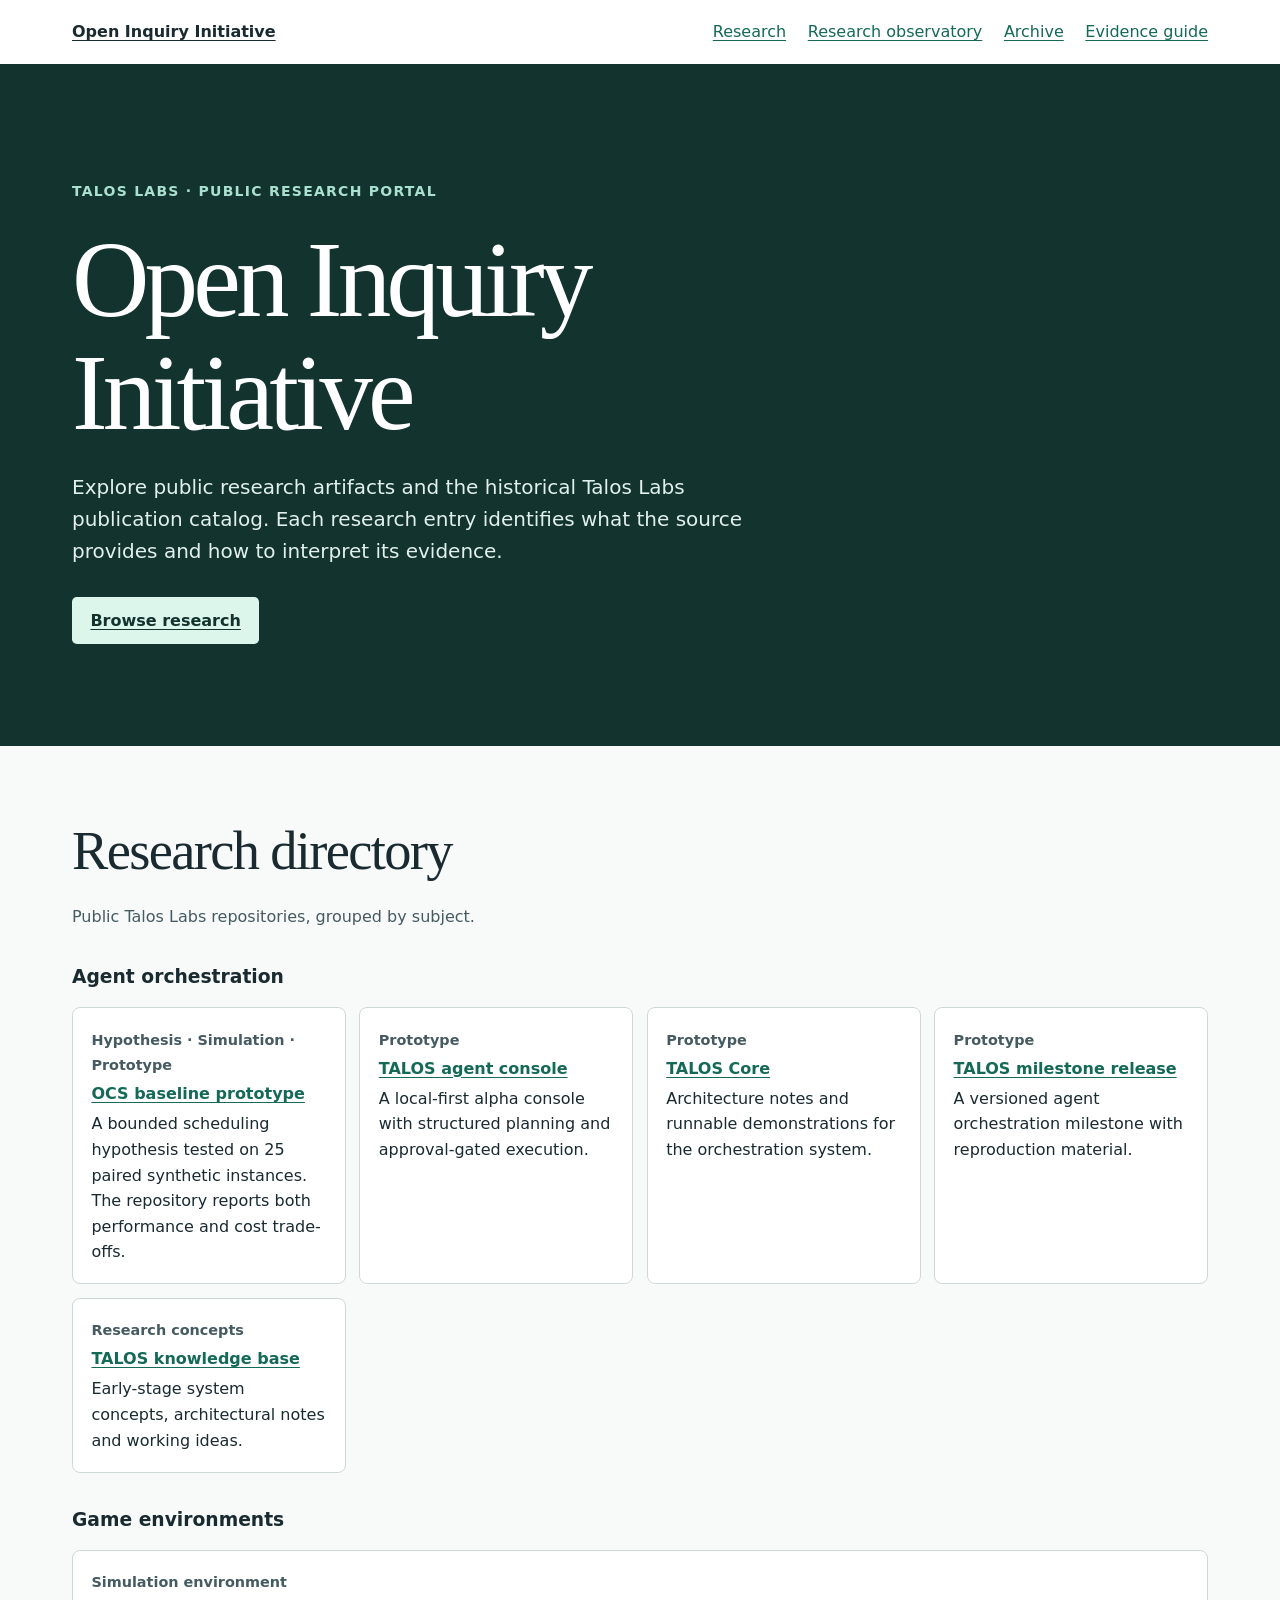
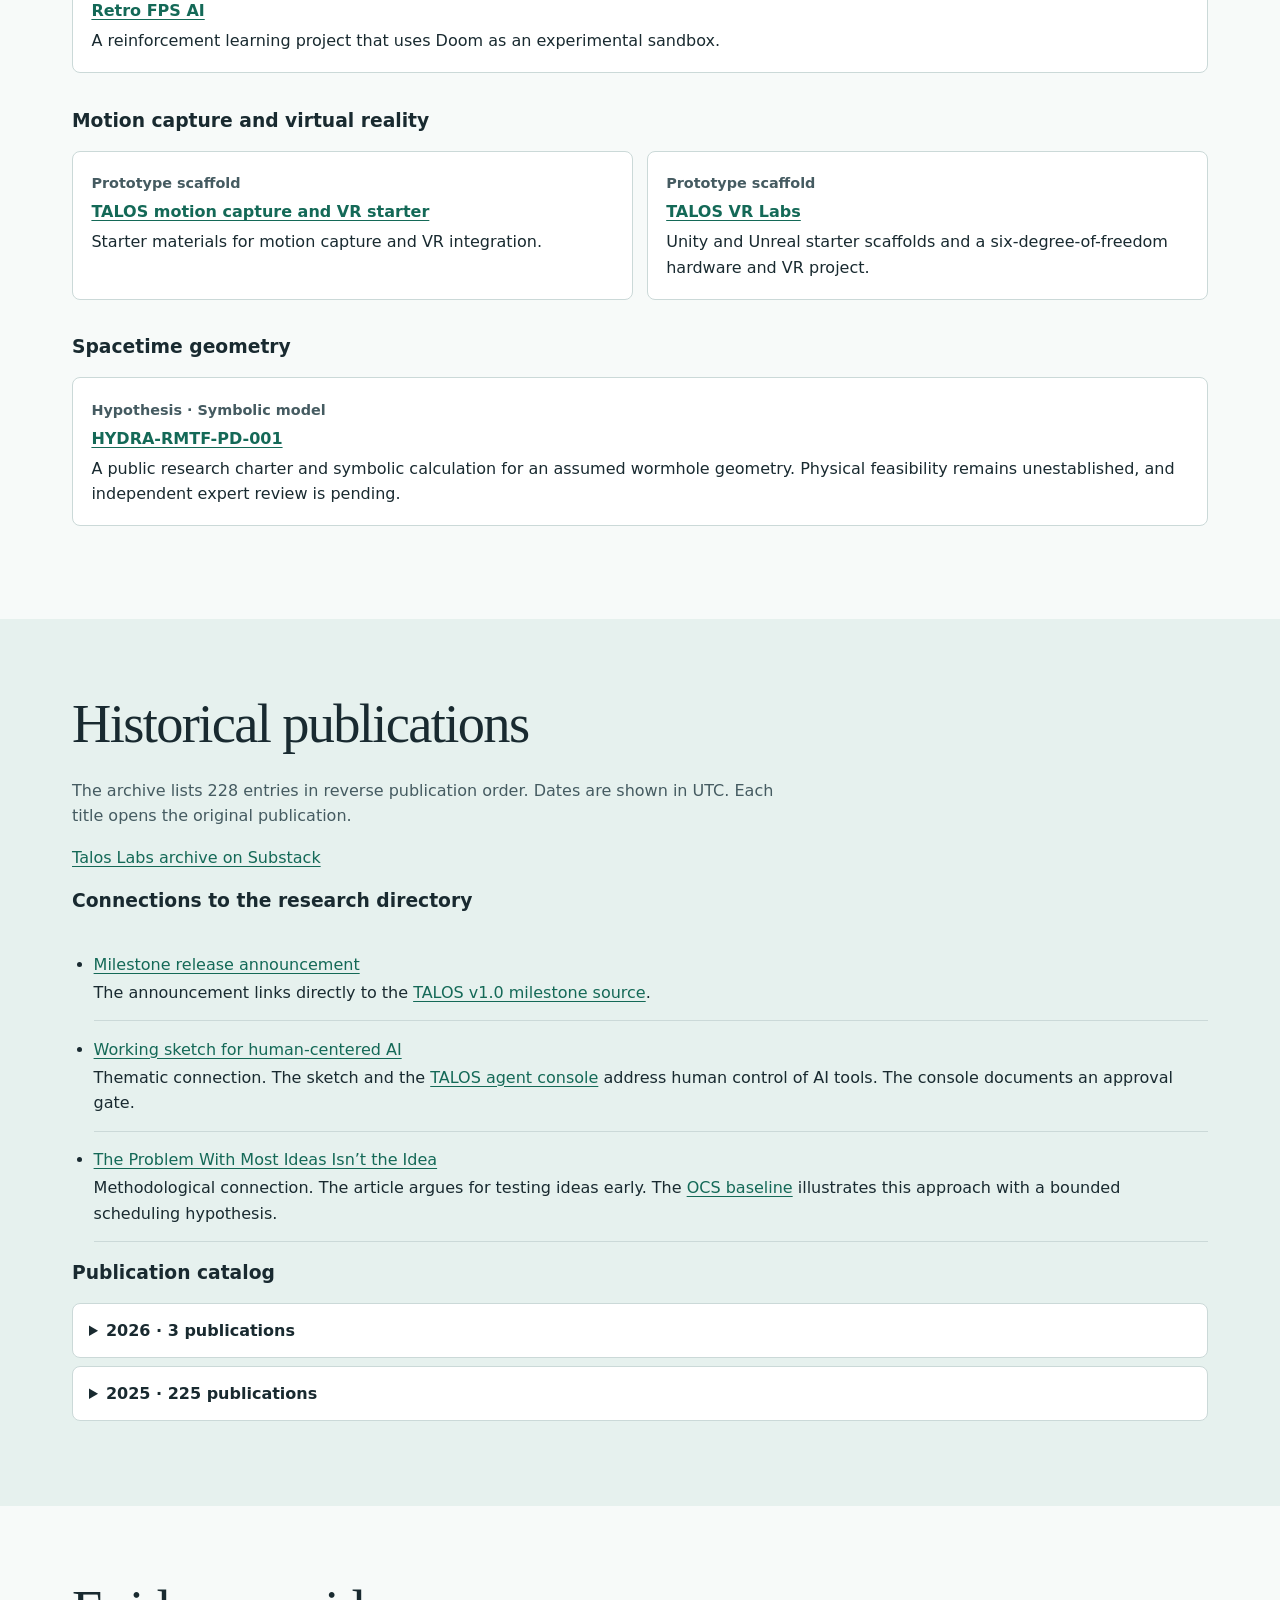
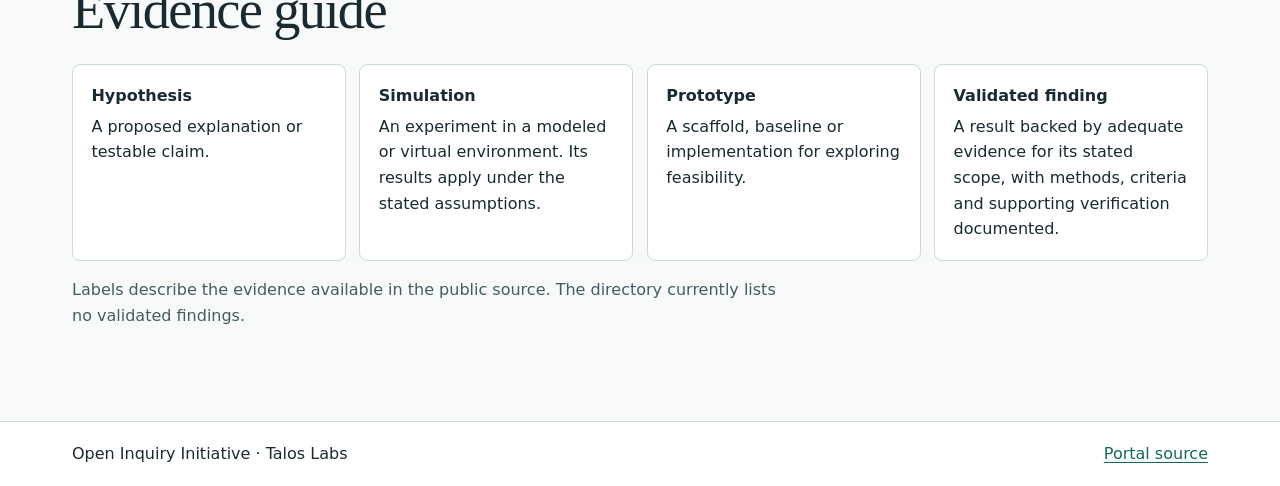
==== commit 8f677206: "Link public research observatory from portal navigation" ====
--- a/index.html
+++ b/index.html
@@ -15,6 +15,7 @@
       <a class="wordmark" href="#main">Open Inquiry Initiative</a>
       <nav aria-label="Main">
         <a href="#research">Research</a>
+        <a href="observatory/">Research observatory</a>
         <a href="#archive">Archive</a>
         <a href="#evidence">Evidence guide</a>
       </nav>
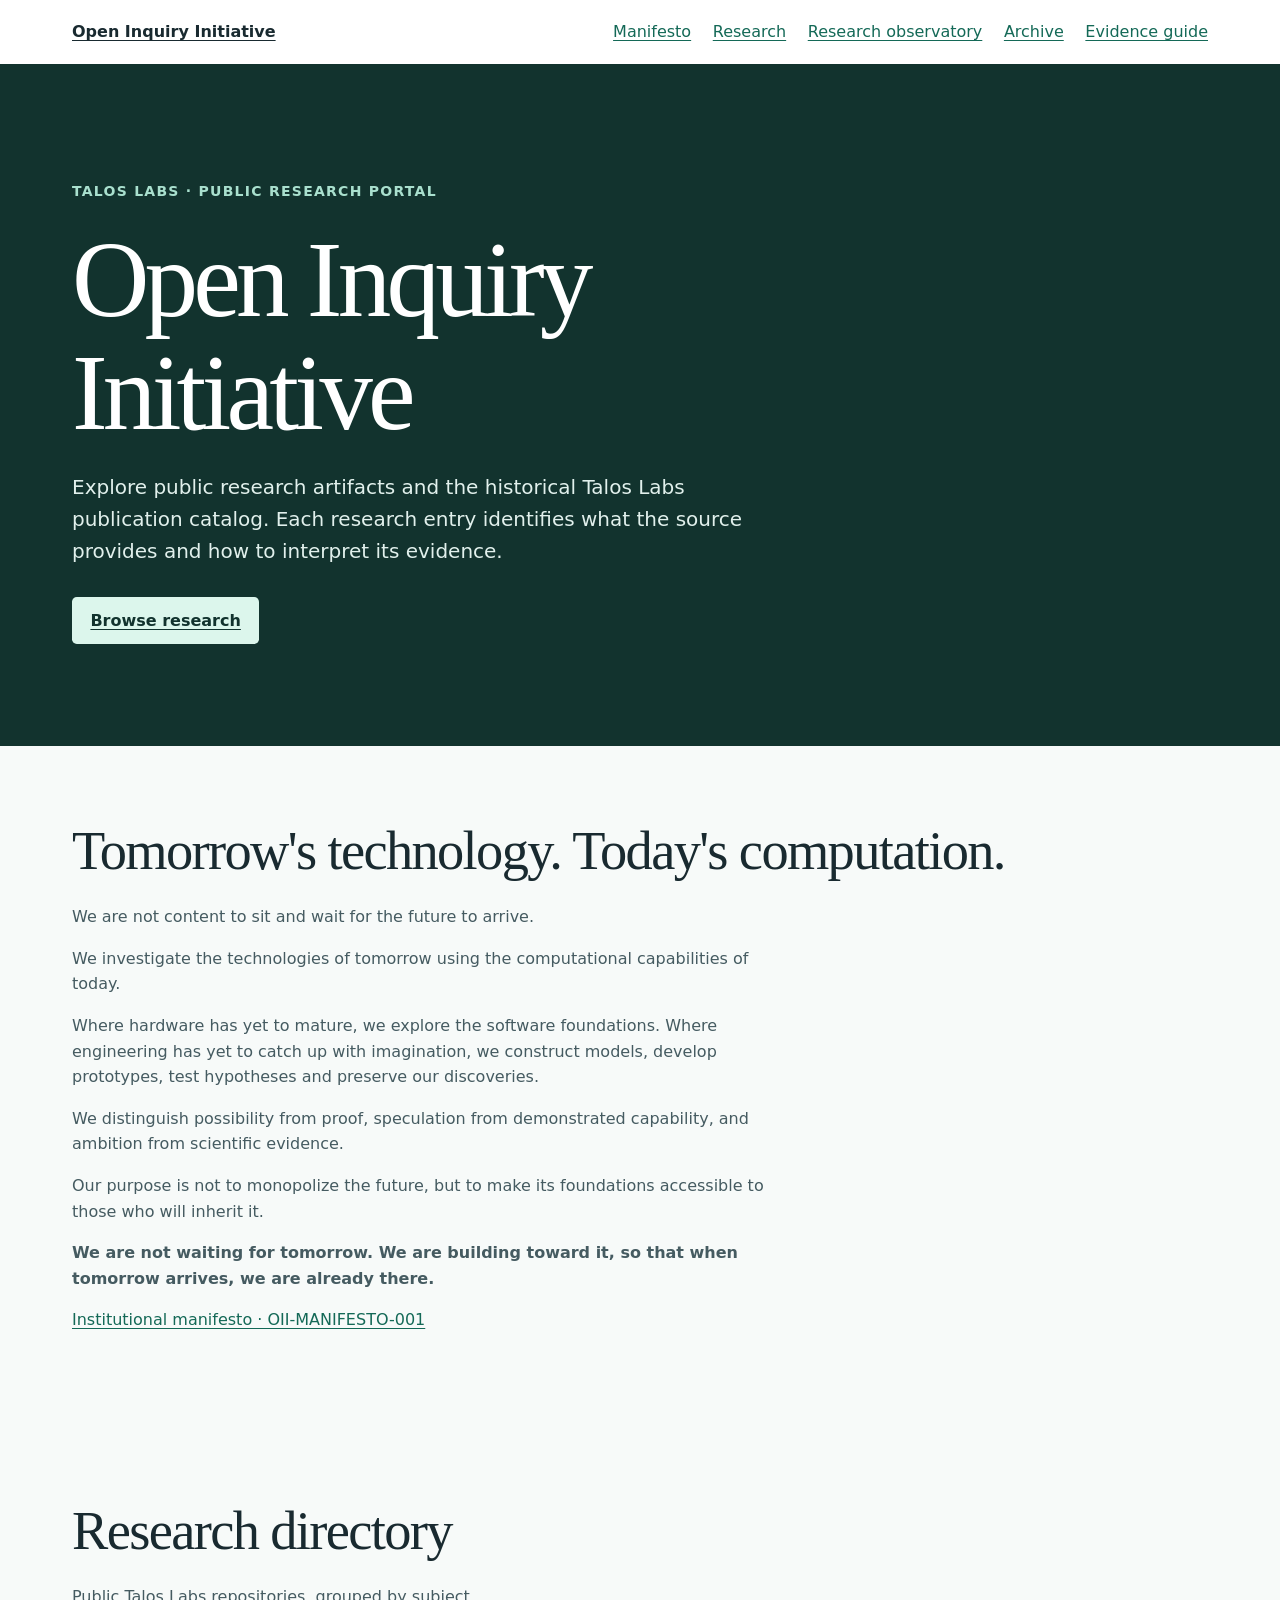
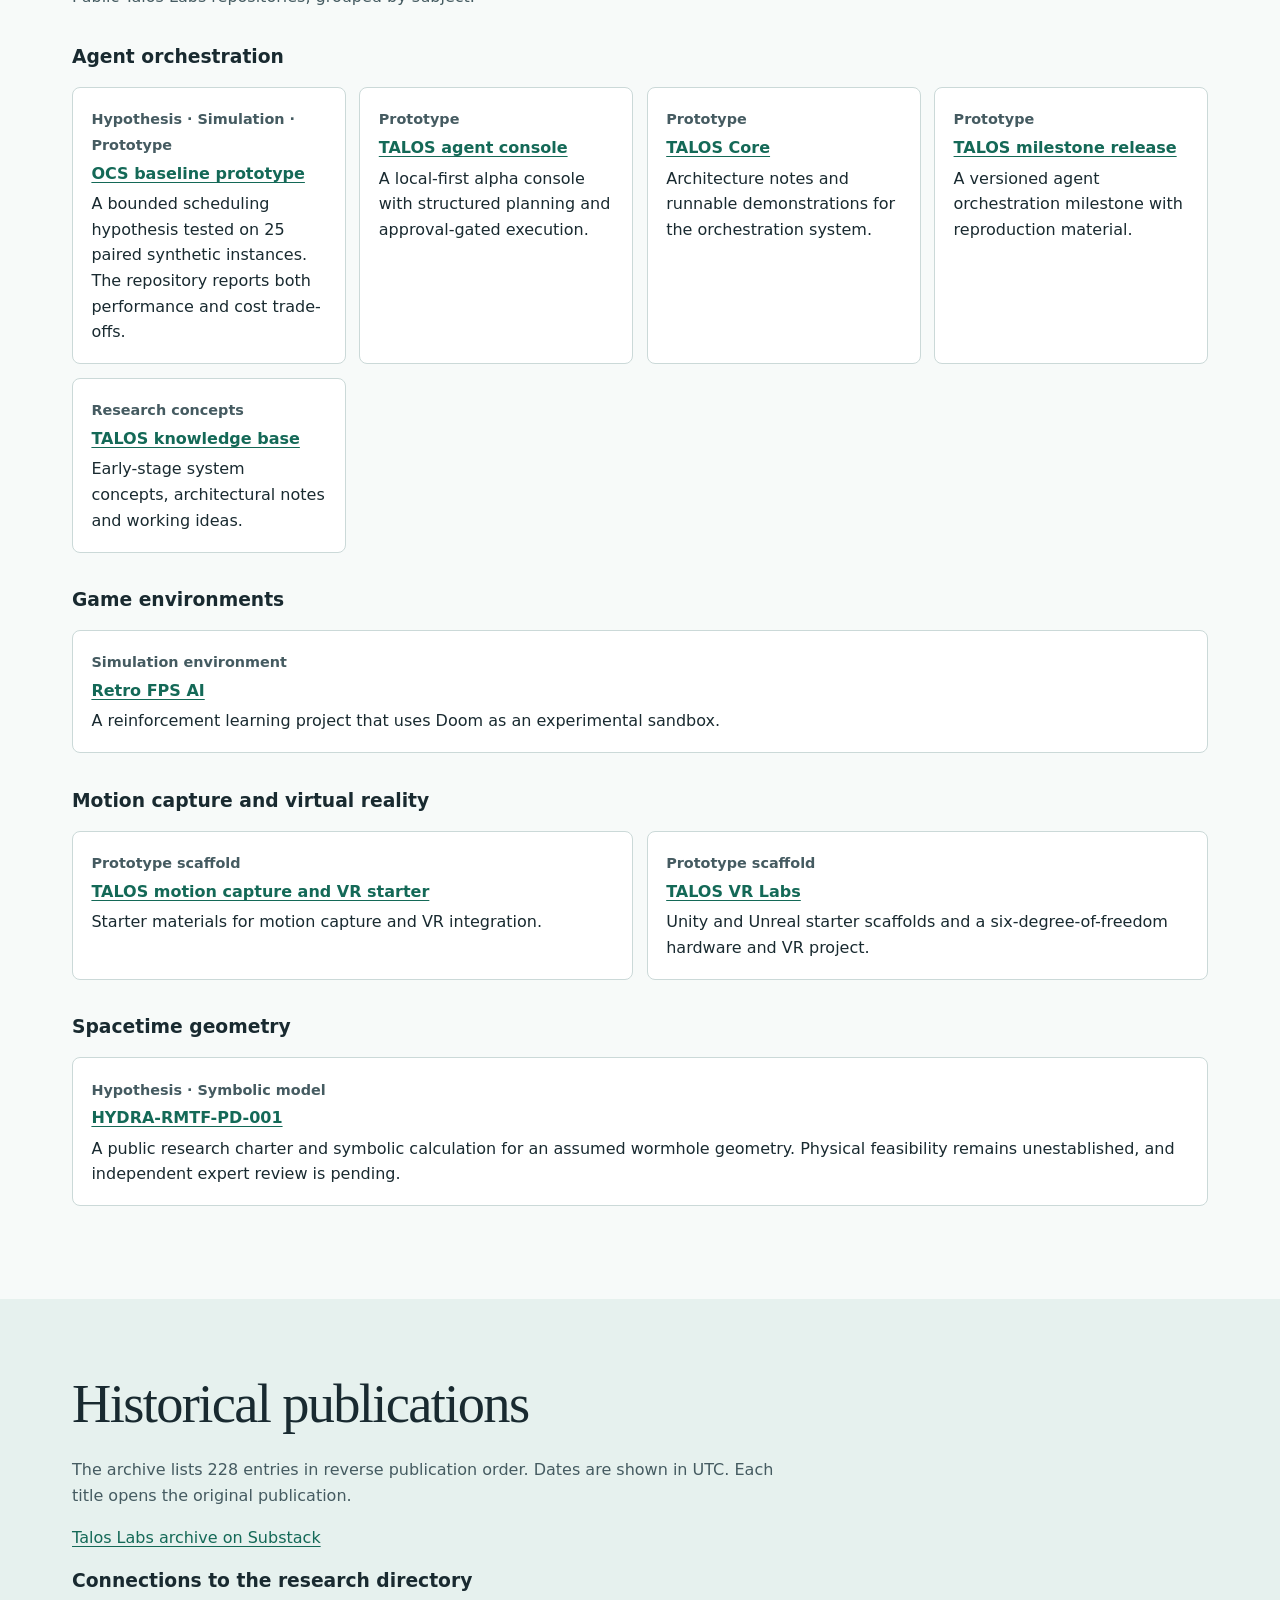
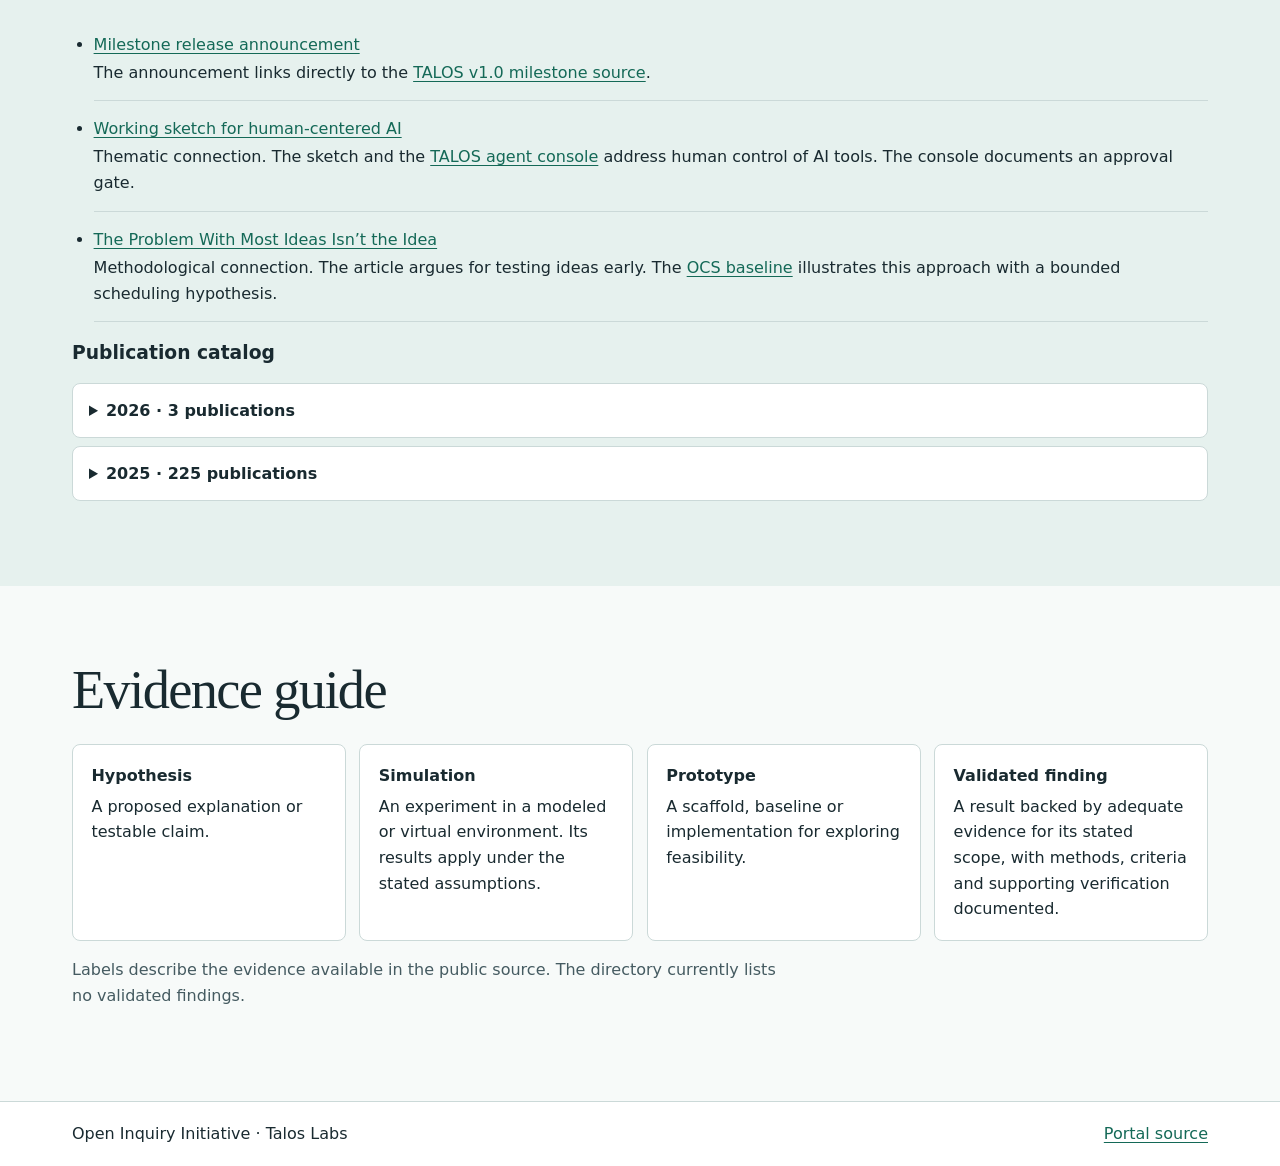
==== commit 37359efe: "Publish OII institutional manifesto on homepage" ====
--- a/index.html
+++ b/index.html
@@ -14,6 +14,7 @@
     <div class="wrap masthead">
       <a class="wordmark" href="#main">Open Inquiry Initiative</a>
       <nav aria-label="Main">
+        <a href="#manifesto">Manifesto</a>
         <a href="#research">Research</a>
         <a href="observatory/">Research observatory</a>
         <a href="#archive">Archive</a>
@@ -29,6 +30,16 @@
         <p class="intro">Explore public research artifacts and the historical Talos Labs publication catalog. Each research entry identifies what the source provides and how to interpret its evidence.</p>
         <a class="button" href="#research">Browse research</a>
       </div>
+    </section>
+    <section class="wrap section" id="manifesto">
+      <h2>Tomorrow's technology. Today's computation.</h2>
+      <p>We are not content to sit and wait for the future to arrive.</p>
+      <p>We investigate the technologies of tomorrow using the computational capabilities of today.</p>
+      <p>Where hardware has yet to mature, we explore the software foundations. Where engineering has yet to catch up with imagination, we construct models, develop prototypes, test hypotheses and preserve our discoveries.</p>
+      <p>We distinguish possibility from proof, speculation from demonstrated capability, and ambition from scientific evidence.</p>
+      <p>Our purpose is not to monopolize the future, but to make its foundations accessible to those who will inherit it.</p>
+      <p><strong>We are not waiting for tomorrow. We are building toward it, so that when tomorrow arrives, we are already there.</strong></p>
+      <p><a href="https://github.com/Open-Inquiry-Initiative/open-inquiry-initiative/blob/main/MANIFESTO.md">Institutional manifesto · OII-MANIFESTO-001</a></p>
     </section>
     <section class="wrap section" id="research">
       <h2>Research directory</h2>
